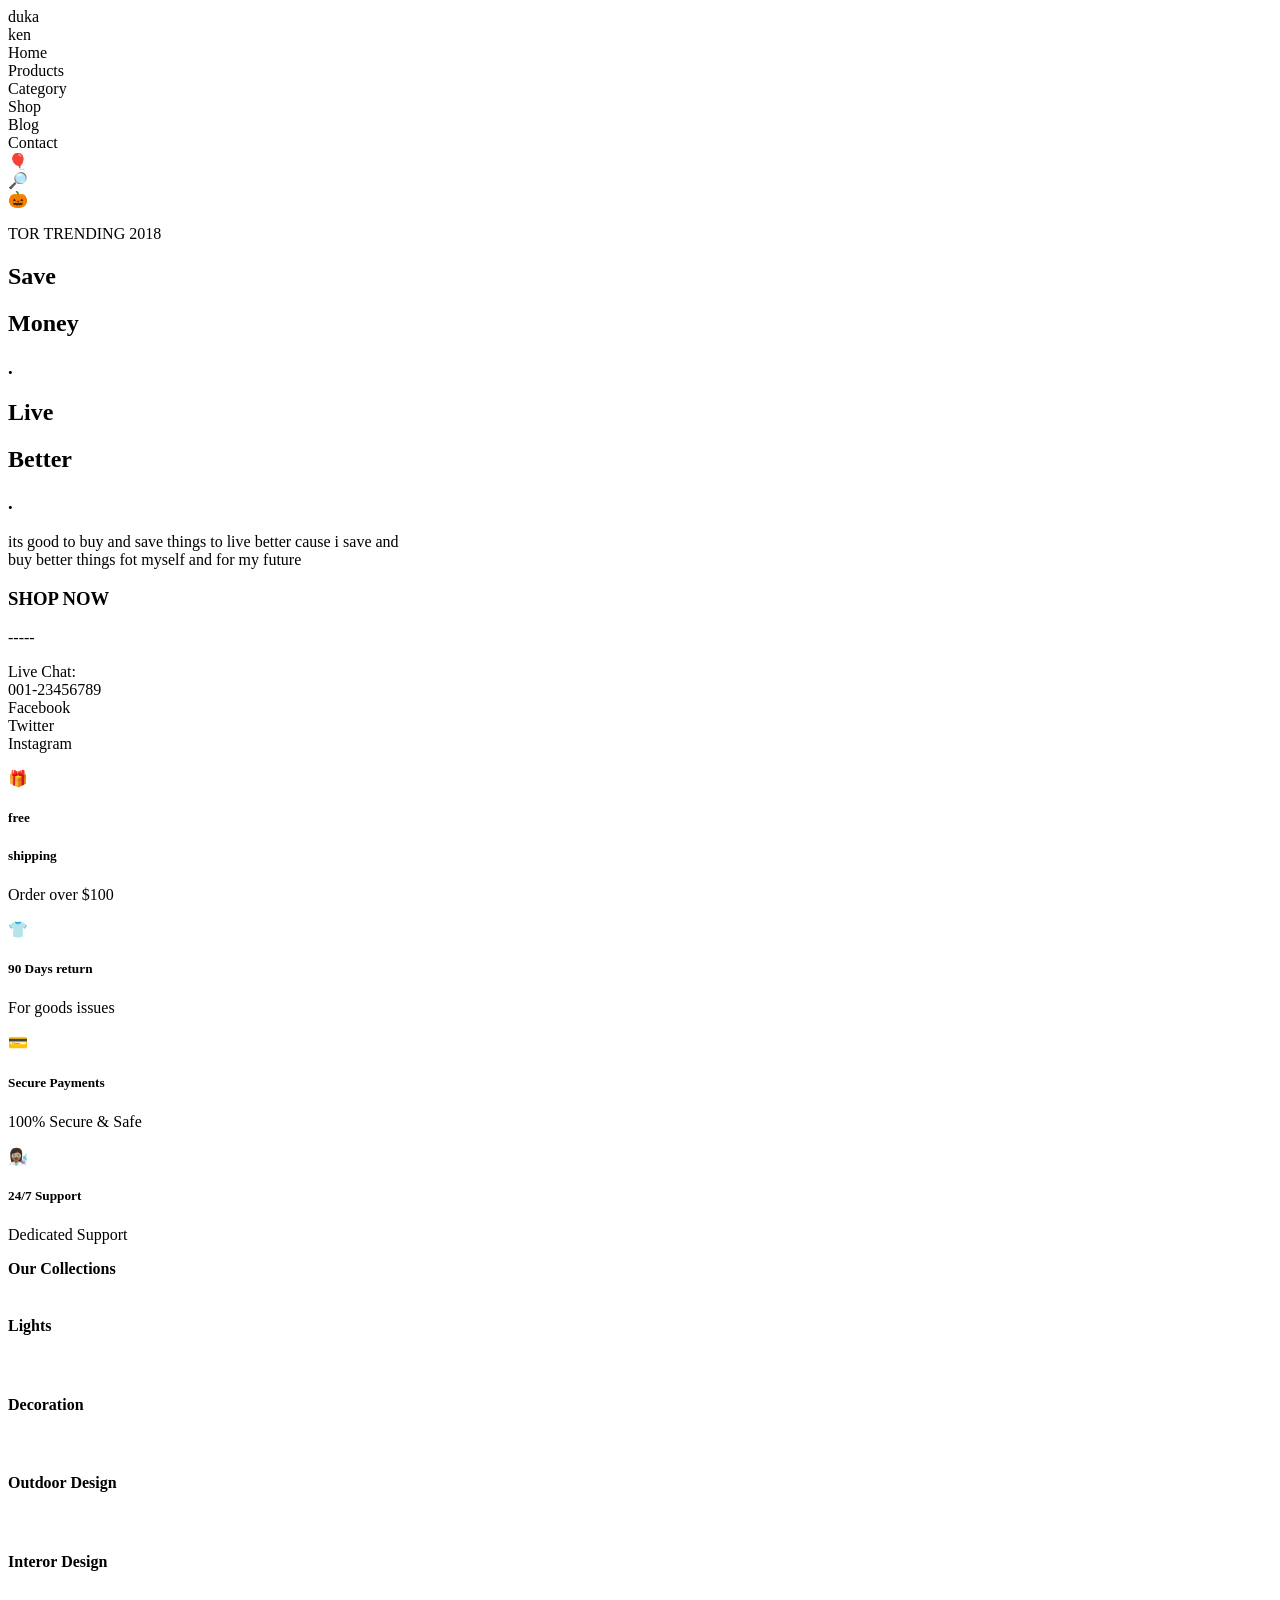
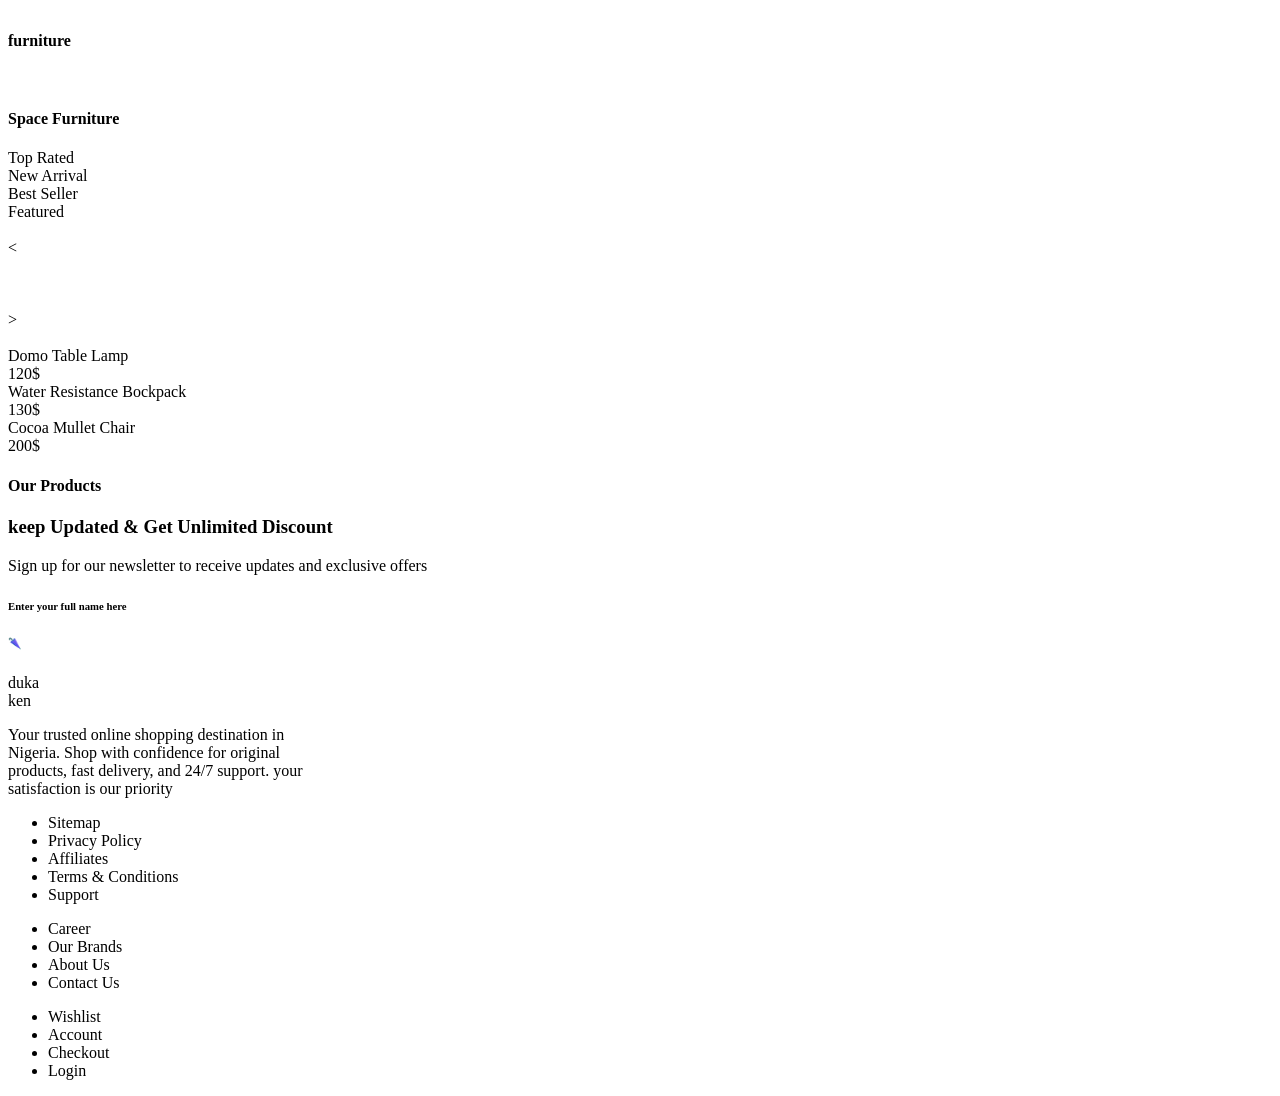
==== index.html @ b9d2eccb "Rename d.html to index.html" ====
<!DOCTYPE html>
<html lang="en">
<head>
    <meta charset="UTF-8">
    <meta name="viewport" content="width=device-width, initial-scale=1.0">
    <title>project</title>
    <link rel="stylesheet" href="/style.css">
</head>
<body>
    
<div class="baby">
    <div class="b">
    <nav class="aa">
        <div class="a">duka <br>ken</div>
        <div class="g">
        <div class="h">Home</div>
        <div class="">Products</div>
        <div class="c">Category</div>
        <div class="s">Shop</div>
        <div class="B">Blog</div>
        <div class="C">Contact</div>
        </div>
        <div class="emoji">
            <div>🎈</div>
            <div>🔎</div>
            <div>🎃</div>
        </div>
    </nav>

        
         <p class="grey">TOR TRENDING 2018</p>  
         <main class="save">
            <h2 class="sa">Save</h3>
            <h2 class="mo">Money</h3>
            <h3 class="dot">.</h3>
         </main>
         <main class="live">
            <h2 class="le">Live</h3>
            <h2 class="be">Better</h3>
            <h3 class="dott">.</h3>
         </main>
         <p class="greyy">its good to buy and save things to live better  cause i save and <br>buy better things fot myself and for my future </p>
         <h3 class="en">SHOP NOW </h3>
         <p class="hi">-----</p>
         <div class="chat">
            <div class="ch">Live Chat:</div>
            <div class="red">001-23456789</div>
         </div>
         <div class="face">
            <div class="fa">Facebook</div>
            <div class="tw">Twitter</div>
            <div class="in">Instagram</div>
        </div>
    </div>
</div>
<div class="second">
    <div class="vicky">
        <p class="box">🎁<p>
        <h5 class="fr">free</h5>
        <h5 class="sh">shipping</h5>
    </div>
    <p class="dudu">Order over $100</p>
    <div class="icon">
        <p class="boxx">👕</p>
        <h5 class="da">90 Days return</h5>
        <p class="fo">For goods issues</p>
    </div>
    <div class="card">
        <p class="boxxx">💳</p>
        <h5 class="se">Secure Payments</h5>
        <p class="per">100% Secure & Safe</p>
        
    </div>
    <div class="girl">
        <p class="boxxxx">👩🏾‍🔬</p>
        <h5 class="su">24/7 Support</h5>
        <p class="lz">Dedicated Support</p>
    </div>
</div>
<div class="third">
    <header>
            <div class="our">  <b>Our Collections</b> </div>
    </header>
    <div class="und"></div>
    <div class="image">
        <div class="y">
            <img src="/UWBE5696.JPG" alt="">
            <h4 class="li">Lights</h4>
        </div>
        <div class="yy">
            <img src="/JQEX0228.JPG" alt="">
            <h4 class="de">Decoration</h4>
        </div>
        <div class="yyy">
            <img src="/QJNS2277.JPG" alt="">
            <h4 class="od">Outdoor Design</h4>
        </div>
        <div class="yyyy">
            <img src="/FLEJ4128.JPG" alt="">
            <h4 class="id"> Interor Design</h4>
        </div>
        <div class="yyyyy">
            <img src="/DKKW0088.JPG" alt="">
            <h4 class="fi">furniture</h4>
        </div>
        <div class="yyyyyy">
            <img src="/WOXC2577.JPG" alt="">
            <h4 class="sf">Space Furniture</h4>
        </div>
    </div>
</div>

   <div class="fourth">
       <div class="top">
           <div class="tr">Top Rated</div>
           <div class="na">New Arrival</div>
        <div class="bs">Best Seller</div>
        <div class="fd">Featured</div>
    </div>
    <div class="gi"></div>
    <div class="gii"></div>
    <div class="bu"><img src="/NFJA1105.JPG" alt=""></div>
    <div class="pa"><</div>
    <div class="lp"><img src="/SBQS3052.JPG" alt=""></div>
    <div class="lip"><img src="/GHMR7198.JPG" alt=""></div>
    <div class="chair"><img src="/TNGU8085.JPG" alt=""></div>
    <div class="paa">></div>
    <div class="bo"><img src="/LNMM5340.JPG" alt=""></div>
    <div class="dom">Domo Table Lamp</div>
    <div class="p">120$</div>
    <div class="wa">Water Resistance Bockpack</div>
    <div class="pp">130$</div>
    <div class="co">Cocoa Mullet Chair</div>
    <div class="ppp">200$</div>
</div>
<h4 class="op">Our Products</h4>

<div class="fifth">
    <h3 class="ke"><b>keep Updated & Get Unlimited Discount</b></h3>
    <div class="pl"></div>
    <p class="text">Sign up for our newsletter to receive updates and exclusive offers</p>
    <div class="bor">
        <div class="pace">
            <h6 class="ent">Enter your full name here</h6>
            <h6 class="fly">🌂</h6>
        </div>
</div>
</div>
<footer class="foot">
    <div class="ken">duka <br>ken </div>
    <p class="pt">Your trusted online shopping destination in <br> Nigeria. Shop with confidence for original <br>products, fast delivery, and 24/7 support. your <br> satisfaction is our priority</p>
    <ul>
        <li>Sitemap</li>
        <li>Privacy Policy</li>
        <li>Affiliates</li>
        <li>Terms & Conditions</li>
        <li>Support</li>
    </ul>
    <ul class="car">
        <li>Career</li>
        <li>Our Brands</li>
        <li>About Us</li>
        <li>Contact Us</li>
    </ul>
    <ul class="wish">
        <li>Wishlist</li>
        <li>Account</li>
        <li>Checkout</li>
        <li>Login</li>
    </ul>
</footer>
</body>
</html>
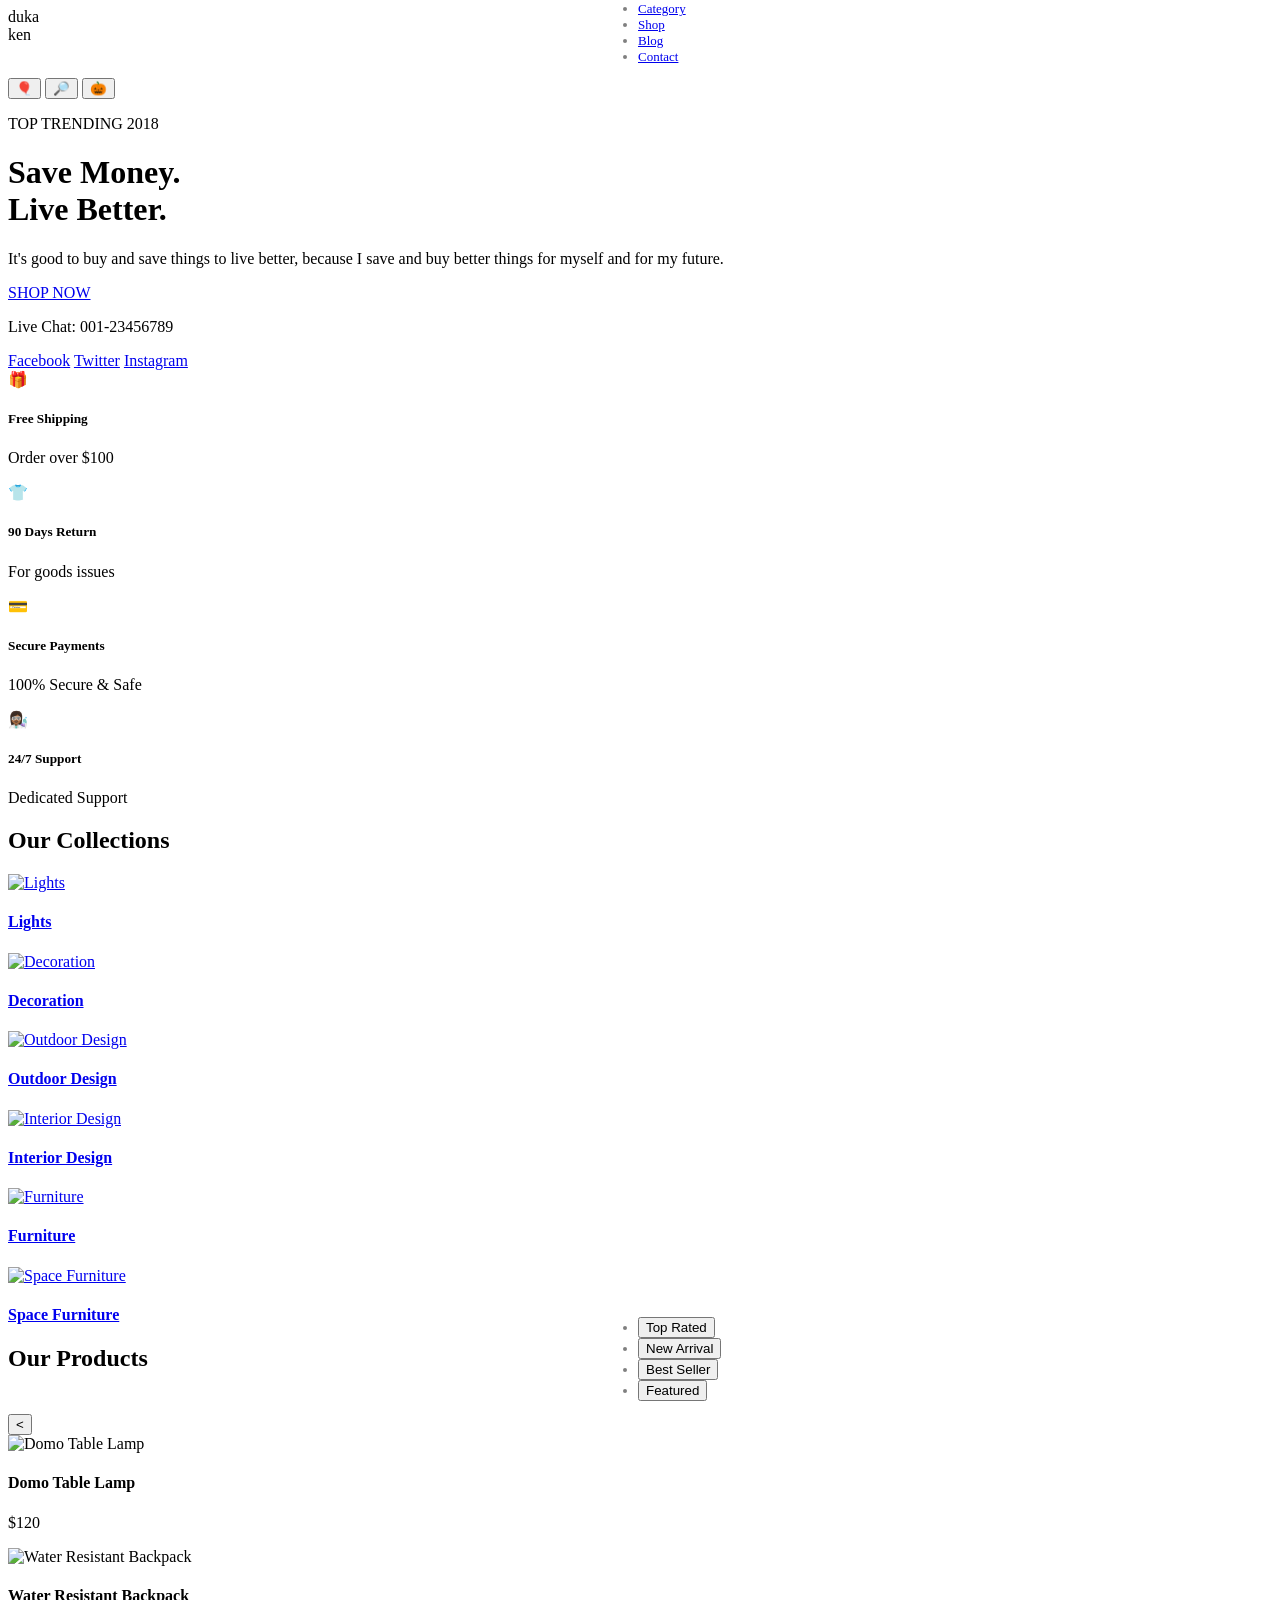
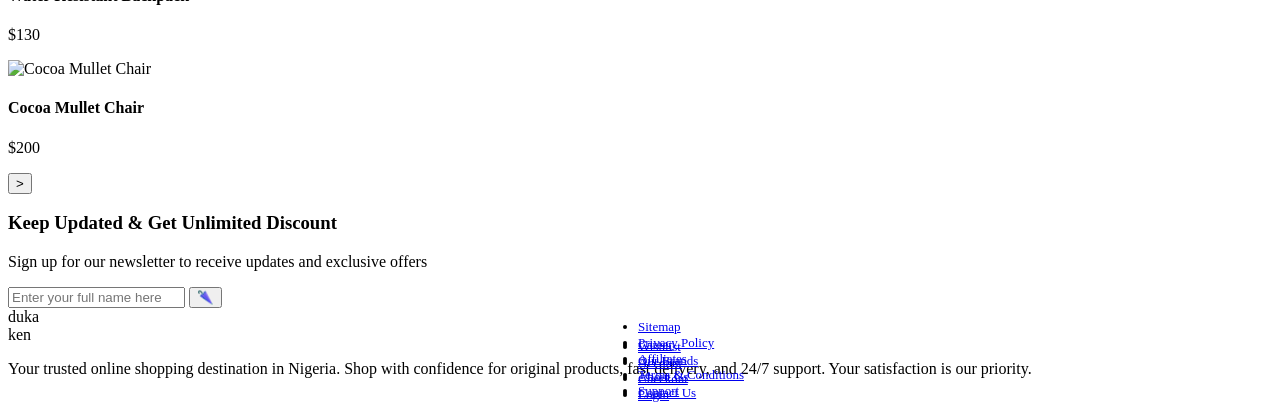
==== commit c7a81ea5: "Revise index.html for Duka Ken website layout Updated the HTML structure and content for the Duka Ke" ====
--- a/index.html
+++ b/index.html
@@ -3,171 +3,201 @@
 <head>
     <meta charset="UTF-8">
     <meta name="viewport" content="width=device-width, initial-scale=1.0">
-    <title>project</title>
-    <link rel="stylesheet" href="/style.css">
+    <title>Duka Ken</title>
+    <link rel="stylesheet" href="style.css">
 </head>
 <body>
-    
-<div class="baby">
-    <div class="b">
-    <nav class="aa">
-        <div class="a">duka <br>ken</div>
-        <div class="g">
-        <div class="h">Home</div>
-        <div class="">Products</div>
-        <div class="c">Category</div>
-        <div class="s">Shop</div>
-        <div class="B">Blog</div>
-        <div class="C">Contact</div>
-        </div>
-        <div class="emoji">
-            <div>🎈</div>
-            <div>🔎</div>
-            <div>🎃</div>
+
+<!-- ============ HERO ============ -->
+<header class="hero">
+    <nav class="nav container">
+        <div class="logo">duka<br>ken</div>
+        <ul class="nav-links">
+            <li><a href="#" class="active">Home</a></li>
+            <li><a href="#">Products</a></li>
+            <li><a href="#">Category</a></li>
+            <li><a href="#">Shop</a></li>
+            <li><a href="#">Blog</a></li>
+            <li><a href="#">Contact</a></li>
+        </ul>
+        <div class="nav-icons">
+            <button aria-label="Offers">🎈</button>
+            <button aria-label="Search">🔎</button>
+            <button aria-label="Cart">🎃</button>
         </div>
     </nav>
 
-        
-         <p class="grey">TOR TRENDING 2018</p>  
-         <main class="save">
-            <h2 class="sa">Save</h3>
-            <h2 class="mo">Money</h3>
-            <h3 class="dot">.</h3>
-         </main>
-         <main class="live">
-            <h2 class="le">Live</h3>
-            <h2 class="be">Better</h3>
-            <h3 class="dott">.</h3>
-         </main>
-         <p class="greyy">its good to buy and save things to live better  cause i save and <br>buy better things fot myself and for my future </p>
-         <h3 class="en">SHOP NOW </h3>
-         <p class="hi">-----</p>
-         <div class="chat">
-            <div class="ch">Live Chat:</div>
-            <div class="red">001-23456789</div>
-         </div>
-         <div class="face">
-            <div class="fa">Facebook</div>
-            <div class="tw">Twitter</div>
-            <div class="in">Instagram</div>
-        </div>
-    </div>
-</div>
-<div class="second">
-    <div class="vicky">
-        <p class="box">🎁<p>
-        <h5 class="fr">free</h5>
-        <h5 class="sh">shipping</h5>
-    </div>
-    <p class="dudu">Order over $100</p>
-    <div class="icon">
-        <p class="boxx">👕</p>
-        <h5 class="da">90 Days return</h5>
-        <p class="fo">For goods issues</p>
-    </div>
-    <div class="card">
-        <p class="boxxx">💳</p>
-        <h5 class="se">Secure Payments</h5>
-        <p class="per">100% Secure & Safe</p>
-        
-    </div>
-    <div class="girl">
-        <p class="boxxxx">👩🏾‍🔬</p>
-        <h5 class="su">24/7 Support</h5>
-        <p class="lz">Dedicated Support</p>
-    </div>
-</div>
-<div class="third">
-    <header>
-            <div class="our">  <b>Our Collections</b> </div>
-    </header>
-    <div class="und"></div>
-    <div class="image">
-        <div class="y">
-            <img src="/UWBE5696.JPG" alt="">
-            <h4 class="li">Lights</h4>
-        </div>
-        <div class="yy">
-            <img src="/JQEX0228.JPG" alt="">
-            <h4 class="de">Decoration</h4>
-        </div>
-        <div class="yyy">
-            <img src="/QJNS2277.JPG" alt="">
-            <h4 class="od">Outdoor Design</h4>
-        </div>
-        <div class="yyyy">
-            <img src="/FLEJ4128.JPG" alt="">
-            <h4 class="id"> Interor Design</h4>
-        </div>
-        <div class="yyyyy">
-            <img src="/DKKW0088.JPG" alt="">
-            <h4 class="fi">furniture</h4>
-        </div>
-        <div class="yyyyyy">
-            <img src="/WOXC2577.JPG" alt="">
-            <h4 class="sf">Space Furniture</h4>
-        </div>
-    </div>
-</div>
-
-   <div class="fourth">
-       <div class="top">
-           <div class="tr">Top Rated</div>
-           <div class="na">New Arrival</div>
-        <div class="bs">Best Seller</div>
-        <div class="fd">Featured</div>
-    </div>
-    <div class="gi"></div>
-    <div class="gii"></div>
-    <div class="bu"><img src="/NFJA1105.JPG" alt=""></div>
-    <div class="pa"><</div>
-    <div class="lp"><img src="/SBQS3052.JPG" alt=""></div>
-    <div class="lip"><img src="/GHMR7198.JPG" alt=""></div>
-    <div class="chair"><img src="/TNGU8085.JPG" alt=""></div>
-    <div class="paa">></div>
-    <div class="bo"><img src="/LNMM5340.JPG" alt=""></div>
-    <div class="dom">Domo Table Lamp</div>
-    <div class="p">120$</div>
-    <div class="wa">Water Resistance Bockpack</div>
-    <div class="pp">130$</div>
-    <div class="co">Cocoa Mullet Chair</div>
-    <div class="ppp">200$</div>
-</div>
-<h4 class="op">Our Products</h4>
-
-<div class="fifth">
-    <h3 class="ke"><b>keep Updated & Get Unlimited Discount</b></h3>
-    <div class="pl"></div>
-    <p class="text">Sign up for our newsletter to receive updates and exclusive offers</p>
-    <div class="bor">
-        <div class="pace">
-            <h6 class="ent">Enter your full name here</h6>
-            <h6 class="fly">🌂</h6>
-        </div>
-</div>
-</div>
-<footer class="foot">
-    <div class="ken">duka <br>ken </div>
-    <p class="pt">Your trusted online shopping destination in <br> Nigeria. Shop with confidence for original <br>products, fast delivery, and 24/7 support. your <br> satisfaction is our priority</p>
-    <ul>
-        <li>Sitemap</li>
-        <li>Privacy Policy</li>
-        <li>Affiliates</li>
-        <li>Terms & Conditions</li>
-        <li>Support</li>
-    </ul>
-    <ul class="car">
-        <li>Career</li>
-        <li>Our Brands</li>
-        <li>About Us</li>
-        <li>Contact Us</li>
-    </ul>
-    <ul class="wish">
-        <li>Wishlist</li>
-        <li>Account</li>
-        <li>Checkout</li>
-        <li>Login</li>
-    </ul>
+    <div class="hero-content container">
+        <p class="eyebrow">TOP TRENDING 2018</p>
+        <h1>Save <span class="accent">Money</span>.<br>Live Better.</h1>
+        <p class="hero-text">It's good to buy and save things to live better, because I save and buy better things for myself and for my future.</p>
+        <a href="#" class="shop-now">SHOP NOW</a>
+
+        <div class="hero-meta">
+            <p>Live Chat: <span class="phone">001-23456789</span></p>
+            <div class="socials">
+                <a href="#">Facebook</a>
+                <a href="#">Twitter</a>
+                <a href="#">Instagram</a>
+            </div>
+        </div>
+    </div>
+</header>
+
+<!-- ============ FEATURES ============ -->
+<section class="features container">
+    <div class="feature">
+        <span class="feature-icon">🎁</span>
+        <div>
+            <h5>Free Shipping</h5>
+            <p>Order over $100</p>
+        </div>
+    </div>
+    <div class="feature">
+        <span class="feature-icon">👕</span>
+        <div>
+            <h5>90 Days Return</h5>
+            <p>For goods issues</p>
+        </div>
+    </div>
+    <div class="feature">
+        <span class="feature-icon">💳</span>
+        <div>
+            <h5>Secure Payments</h5>
+            <p>100% Secure &amp; Safe</p>
+        </div>
+    </div>
+    <div class="feature">
+        <span class="feature-icon">👩🏾‍🔬</span>
+        <div>
+            <h5>24/7 Support</h5>
+            <p>Dedicated Support</p>
+        </div>
+    </div>
+</section>
+
+<!-- ============ COLLECTIONS ============ -->
+<section class="collections">
+    <div class="container">
+        <h2 class="section-title">Our Collections</h2>
+        <div class="collection-grid">
+            <a href="#" class="collection-card">
+                <img src="UWBE5696.JPG" alt="Lights">
+                <h4>Lights</h4>
+            </a>
+            <a href="#" class="collection-card">
+                <img src="JQEX0228.JPG" alt="Decoration">
+                <h4>Decoration</h4>
+            </a>
+            <a href="#" class="collection-card">
+                <img src="QJNS2277.JPG" alt="Outdoor Design">
+                <h4>Outdoor Design</h4>
+            </a>
+            <a href="#" class="collection-card">
+                <img src="FLEJ4128.JPG" alt="Interior Design">
+                <h4>Interior Design</h4>
+            </a>
+            <a href="#" class="collection-card">
+                <img src="DKKW0088.JPG" alt="Furniture">
+                <h4>Furniture</h4>
+            </a>
+            <a href="#" class="collection-card">
+                <img src="WOXC2577.JPG" alt="Space Furniture">
+                <h4>Space Furniture</h4>
+            </a>
+        </div>
+    </div>
+</section>
+
+<!-- ============ PRODUCTS ============ -->
+<section class="products container">
+    <div class="products-head">
+        <h2 class="section-title left">Our Products</h2>
+        <ul class="tabs">
+            <li><button class="tab active">Top Rated</button></li>
+            <li><button class="tab">New Arrival</button></li>
+            <li><button class="tab">Best Seller</button></li>
+            <li><button class="tab">Featured</button></li>
+        </ul>
+    </div>
+
+    <div class="carousel">
+        <button class="arrow prev" aria-label="Previous">&lt;</button>
+        <div class="product-track">
+            <article class="product-card">
+                <img src="SBQS3052.JPG" alt="Domo Table Lamp">
+                <h4>Domo Table Lamp</h4>
+                <p class="price">$120</p>
+            </article>
+            <article class="product-card">
+                <img src="GHMR7198.JPG" alt="Water Resistant Backpack">
+                <h4>Water Resistant Backpack</h4>
+                <p class="price">$130</p>
+            </article>
+            <article class="product-card">
+                <img src="TNGU8085.JPG" alt="Cocoa Mullet Chair">
+                <h4>Cocoa Mullet Chair</h4>
+                <p class="price">$200</p>
+            </article>
+        </div>
+        <button class="arrow next" aria-label="Next">&gt;</button>
+    </div>
+</section>
+
+<!-- ============ NEWSLETTER ============ -->
+<section class="newsletter">
+    <div class="container newsletter-inner">
+        <h3 class="section-title">Keep Updated &amp; Get Unlimited Discount</h3>
+        <p>Sign up for our newsletter to receive updates and exclusive offers</p>
+        <form class="newsletter-form" onsubmit="return false;">
+            <input type="text" placeholder="Enter your full name here" aria-label="Full name">
+            <button type="submit" aria-label="Subscribe">🌂</button>
+        </form>
+    </div>
+</section>
+
+<!-- ============ FOOTER ============ -->
+<footer class="footer">
+    <div class="container footer-grid">
+        <div class="footer-brand">
+            <div class="logo">duka<br>ken</div>
+            <p>Your trusted online shopping destination in Nigeria. Shop with confidence for original products, fast delivery, and 24/7 support. Your satisfaction is our priority.</p>
+        </div>
+        <ul>
+            <li><a href="#">Sitemap</a></li>
+            <li><a href="#">Privacy Policy</a></li>
+            <li><a href="#">Affiliates</a></li>
+            <li><a href="#">Terms &amp; Conditions</a></li>
+            <li><a href="#">Support</a></li>
+        </ul>
+        <ul>
+            <li><a href="#">Career</a></li>
+            <li><a href="#">Our Brands</a></li>
+            <li><a href="#">About Us</a></li>
+            <li><a href="#">Contact Us</a></li>
+        </ul>
+        <ul>
+            <li><a href="#">Wishlist</a></li>
+            <li><a href="#">Account</a></li>
+            <li><a href="#">Checkout</a></li>
+            <li><a href="#">Login</a></li>
+        </ul>
+    </div>
 </footer>
+
+<script>
+    // Tabs: highlight the clicked one
+    document.querySelectorAll('.tab').forEach(tab => {
+        tab.addEventListener('click', () => {
+            document.querySelectorAll('.tab').forEach(t => t.classList.remove('active'));
+            tab.classList.add('active');
+        });
+    });
+
+    // Arrows: scroll the product row
+    const track = document.querySelector('.product-track');
+    document.querySelector('.prev').addEventListener('click', () => track.scrollBy({ left: -260, behavior: 'smooth' }));
+    document.querySelector('.next').addEventListener('click', () => track.scrollBy({ left: 260, behavior: 'smooth' }));
+</script>
 </body>
 </html>
--- a/style.css
+++ b/style.css
@@ -0,0 +1,478 @@
+body{
+    background-color:white;
+}
+.b{
+    background-size: cover;
+    background-repeat: no-repeat;
+    background-image: url('DKKW0088.JPG');
+    position: relative;
+    height: 365px;
+    width: 1275px;
+    border: 1px solid aquamarine;
+}
+.aa{
+    display: flex;
+    text-align: center;
+    gap: 20px;
+    justify-content: center;
+}
+.a{
+    background-color: black;
+    color: white;
+    width: 40px;
+    height: 40px;
+    text-align: center;
+    padding: 10px;
+    margin-left: 163px;
+}
+.emoji{
+    display: flex;
+    text-align: center;
+    gap: 10px;
+    justify-content: end;
+    margin-left: 50px;
+}
+.h{
+    margin-left: 50px;
+}
+.p{
+    color: brown;
+    font-size: xx-small;
+    margin-left: 320px;
+}
+.c{
+    margin-left: 30px;
+}
+.g{
+    margin-left: 50px;
+    display: flex;
+    gap: 20px;
+    justify-content: center;
+    text-align: center;
+}
+.s{
+    margin-left: 30px;
+}
+.B{
+    margin-left: 30px;
+}
+.C{
+    margin-left: 30px;
+}
+.grey{
+    margin-left: 260px;
+    padding: 50px;
+    color: grey;
+    font-size: x-small;
+}
+.save{
+    display: flex;
+    margin-left: 310px;
+    padding-top: 1px;
+    position: relative;
+    align-items: flex-start;
+    top: -74px;
+    gap: 8px;
+    font-family:'Franklin Gothic Medium', 'Arial Narrow', Arial, sans-serif;
+}
+.mo{
+    color: red;
+    display: flex;
+}
+.dot{
+    margin-left: -10px;
+    margin-top: 25px;
+}
+.live{
+    display: flex;
+    margin-left: 310px;
+    padding-top: 1px;
+    position: relative;
+    align-items: flex-start;
+    top: -116px;
+    gap: 8px;
+    font-family:'Franklin Gothic Medium', 'Arial Narrow', Arial, sans-serif;
+}
+.dott{
+    margin-left: -10px;
+    margin-top: 25px;
+}
+.greyy{
+    margin-left: 310px;
+    margin-top: -130px;
+    color: grey;
+    font-size: x-small;
+}
+.en{
+    margin-left: 310px;
+    font-size:x-small;
+    font-family: 'Courier New', Courier, monospace;
+}
+.hi{
+    font-size: x-small;
+    margin-top: -15px;
+    margin-left: 310px;
+}
+.chat{
+    display: flex;
+    gap: 5px;
+    margin-left: 310px;
+    margin-top: 60px;
+    font-size: xx-small;
+}
+.red{
+    color: deeppink;
+}
+.second{
+    width: 1275px;
+    height: 100px;
+    background-color: white;
+    margin-bottom: 200px;
+    display: flex;
+    gap: 10px;
+}
+.face{
+    display: flex;
+    margin-left: 310px;
+    margin-top: 7px;
+    gap: 20px;
+    font-size: xx-small;
+}
+.box{
+    font-size: large;
+    margin-left: 310px;
+    margin-bottom: 200px;
+    bottom: 60px;
+}
+.vicky{
+    display: flex;
+    margin-left: 8px;
+    gap: 3px;
+    font-size: small; 
+}
+.fr{
+    margin-top: 19px;
+}
+.sh{
+    margin-top: 19px;
+}
+.dudu{
+    margin-top: 35px;
+    margin-left: -70px;
+    font-size: xx-small;
+    color: grey;
+}
+.boxx{
+    margin-left: 30px;
+    font-size: large;
+}
+.da{
+    margin-left: 60px;
+    margin-top: -40px;
+    font-size: x-small;
+}
+.fo{
+    margin-left: 60px;
+    margin-top: -15px;
+    font-size: x-small;
+    color: grey;
+}
+.boxxx{
+    margin-left: 40px;
+    font-size: large;
+}
+.se{
+    margin-left: 70px;
+    margin-top: -40px;
+    font-size: x-small;
+}
+.per{
+    margin-left: 70px;
+    margin-top: -15px;
+    font-size: x-small;
+    color: grey;
+}
+.boxxxx{
+    margin-left: 40px;
+    font-size: large;
+}
+.su{
+    margin-left: 68px;
+    margin-top: -40px;
+    font-size: x-small;
+}
+.lz{
+    margin-left: 70px;
+    margin-top: -15px;
+    font-size: x-small;
+    color: grey;
+}
+
+/* FIXED: Collections Section Scater Fix */
+.third{
+    width: 100%;
+    max-width: 1275px;
+    height: auto;
+    background-color: floralwhite;
+    margin: 40px auto;
+    border: 1px solid aliceblue;
+    padding: 20px;
+    box-sizing: border-box;
+}
+.our{
+    text-align: center;
+    padding: 10px;
+    margin: 0;
+}
+.und{
+    width: 20px;
+    height: 2px;
+    background-color: brown;
+    margin: 0 auto 20px auto;
+}
+.image{
+    display: grid;
+    grid-template-columns: repeat(auto-fit, minmax(180px, 1fr));
+    gap: 20px;
+    padding: 20px;
+    justify-items: center;
+    align-items: center;
+    margin: 0;
+}
+.y, .yy, .yyy, .yyyy, .yyyyy, .yyyyyy{
+    width: 100%;
+    height: auto;
+    margin: 0 !important;
+    display: flex;
+    flex-direction: column;
+    align-items: center;
+    text-align: center;
+    background-color: transparent !important;
+    top: auto !important;
+    left: auto !important;
+}
+.y img, .yy img, .yyy img, .yyyy img, .yyyyy img, .yyyyyy img{
+    width: 100% !important;
+    max-width: 180px;
+    height: 130px !important;
+    object-fit: cover;
+    margin: 0 !important;
+    padding: 0 !important;
+    border: 1px solid aliceblue;
+    top: auto !important;
+    left: auto !important;
+}
+.li, .de, .od, .id, .fi, .sf{
+    margin: 10px 0 0 0 !important;
+    text-align: center !important;
+    font-size: small !important;
+    color: black !important;
+}
+
+.fourth{
+    background-color: white;
+    padding: 100px;
+    height: 110px;
+}
+.top{
+    display: flex;
+    margin-left: 670px;
+    margin-top: -55px;
+    gap: 30px;
+    font-size: xx-small;
+}
+.tr{
+    margin-left: -50px;
+    color: grey;
+}
+.gi{
+    background-color: brown;
+    width: 24px;
+    height: 2px;
+    margin-left: 230px;
+    margin-top: -6px;
+}
+.gii{
+    background-color: brown;
+    width: 45px;
+    height: 2px;
+    margin-left: 686px;
+    margin-top: 5px;
+}
+.op{
+    margin-left: 330px;
+    margin-top: -280px;
+}
+.bu img{
+    height: 150px;
+    width: 140px;
+    margin-top: 20px;
+    margin-left: 50px;
+}
+.pa{
+    font-size: larger;
+    margin-top: -80px;
+    margin-left: 190px;
+    color: grey;
+}
+.lp img{
+    margin-left: 230px;
+    margin-top: -95px;
+    width: 180px;
+    height: 150px;
+}
+.lip img{
+    width: 180px;
+    height: 150px;
+    margin-top: -460px;
+    margin-left: 440px;
+    padding: 18px;
+}
+.chair img{
+    height: 150px;
+    width: 180px;
+    margin-top: -290px;
+    padding: 35px;
+    margin-left: 650px;
+}
+.paa{
+    font-size: larger;
+    margin-left: 880px;
+    margin-top: -170px;
+}
+.bo img{
+    height: 150px;
+    width: 140px;
+    margin-left: 900px;
+    margin-top: -40px;
+}
+.dom{
+    margin-left: 290px;
+    font-size: x-small;
+}
+.wa{
+    margin-left: 490px;
+    margin-top: -20px;
+    font-size: x-small;
+}
+.pp{
+    font-size: xx-small;
+    color: brown;
+    margin-left: 540px;
+}
+.co{
+    margin-left: 740px;
+    margin-top: -20px;
+    font-size: x-small;
+}
+.ppp{
+    color: brown;
+    font-size: xx-small;
+    margin-left: 770px;
+}
+.fifth{
+    background-color: lightblue;
+    width: auto;
+    height: 180px;
+    margin-top: 260px;
+}
+.ke{
+    justify-content: center;
+    text-align: center;
+    margin-left: -130px;
+    padding: 50px;
+}
+.pl{
+    width: 69px;
+    height: 2px;
+    background-color: brown;
+    margin-left: 767px;
+    margin-top: -69px;
+}
+.text{
+    font-size: xx-small;
+    color: grey;
+    margin-left: 560px;
+}
+.bor{
+    width: 350px;
+    height: 25px;
+    background-color: white;
+    margin-left: 500px;
+    margin-top: -10px;
+    border-radius: 10px;
+} 
+.ent{
+    color: grey;
+    margin-left: 15px;
+    padding: 6px;
+    font-size: xx-small;
+}
+.fly{
+    margin-left: 327px;
+    margin-top: -35px;
+}
+.foot{
+    background-color: beige;
+    width: auto;
+    height: 190px;
+}
+.ken{
+    background-color: black;
+    width: 40px;
+    height: 40px;
+    color: white;
+    padding: 10px;
+    margin-left: 250px;
+}
+.pt{
+    color: grey;
+    font-size: xx-small;
+    margin-left: 240px;
+    padding: 10px;
+}
+ul{
+    color: grey;
+    margin-left: 590px;
+    margin-top: -75px;
+    font-size: small;
+}
+footer ul li::before,
+footer ul li::marker {
+    color: black;
+}
+.car{
+    color: grey;
+    margin-left: 800px;
+    font-size: small;
+}
+.wish{
+    margin-left: 970px;
+}
+
+/* Mobile Responsiveness Rules */
+@media (max-width: 768px) {
+    .b, .second, .third, .fourth, .fifth, .foot {
+        width: 100%;
+        max-width: 100%;
+        height: auto;
+        margin-left: 0;
+        margin-right: 0;
+        box-sizing: border-box;
+    }
+    .aa, .g, .emoji, .top, .second, .foot {
+        flex-direction: column;
+        align-items: center;
+        text-align: center;
+        margin-left: 0;
+    }
+    .a, .ken {
+        margin-left: 0;
+    }
+    .h, .p, .c, .s, .B, .C, .grey, .save, .live, .greyy, .en, .hi, .chat, .face, .box, .vicky, .dudu, .boxx, .da, .fo, .boxxx, .se, .per, .boxxxx, .su, .lz, .our, .und, .top, .tr, .gi, .gii, .op, .bu, .pa, .lp, .lip, .chair, .paa, .bo, .dom, .wa, .pp, .co, .ppp, .ke, .pl, .text, .bor, .ent, .fly, .pt, ul, .car, .wish {
+        margin-left: 0;
+        margin-top: 10px;
+        position: static;
+        text-align: center;
+    }
+}
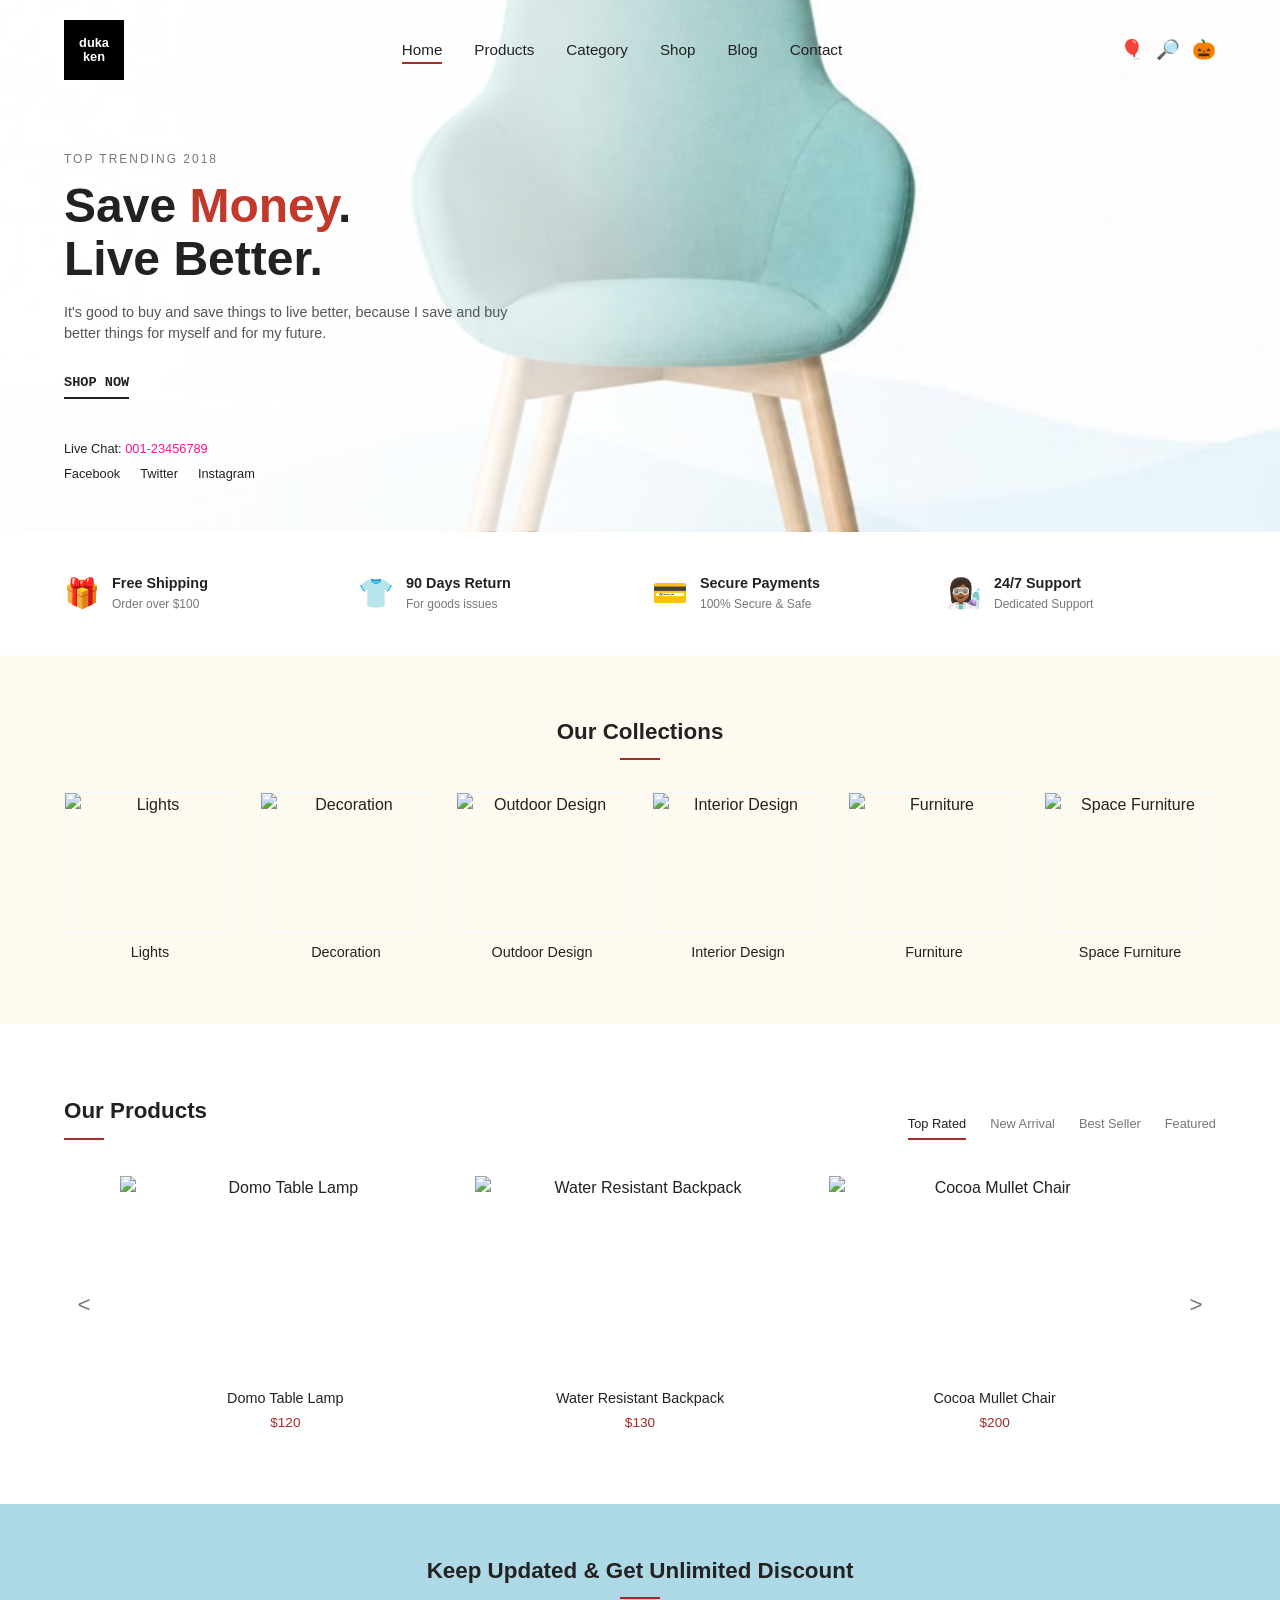
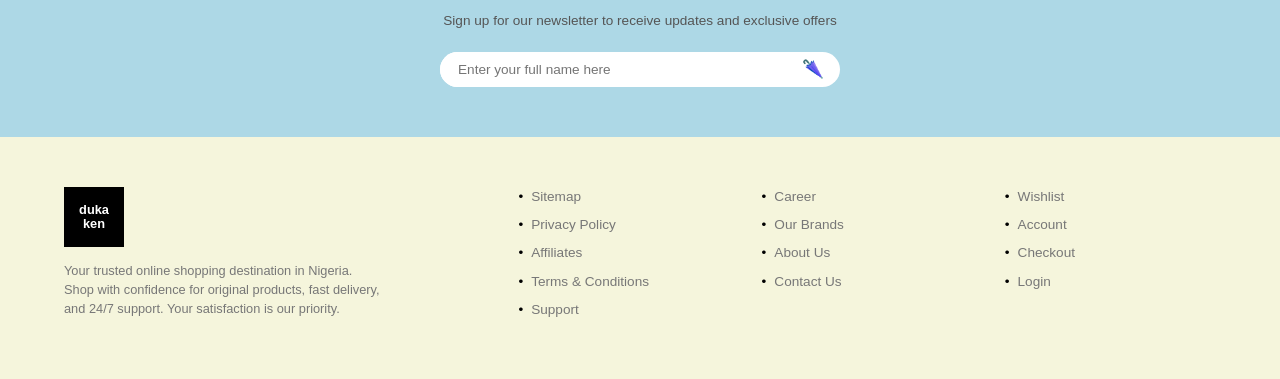
==== commit 56ace2b4: "Images fix" ====
--- a/index.html
+++ b/index.html
@@ -82,27 +82,27 @@
         <h2 class="section-title">Our Collections</h2>
         <div class="collection-grid">
             <a href="#" class="collection-card">
-                <img src="UWBE5696.JPG" alt="Lights">
+                <img src="img1.JPG" alt="Lights">
                 <h4>Lights</h4>
             </a>
             <a href="#" class="collection-card">
-                <img src="JQEX0228.JPG" alt="Decoration">
+                <img src="img2.JPG" alt="Decoration">
                 <h4>Decoration</h4>
             </a>
             <a href="#" class="collection-card">
-                <img src="QJNS2277.JPG" alt="Outdoor Design">
+                <img src="img3.JPG" alt="Outdoor Design">
                 <h4>Outdoor Design</h4>
             </a>
             <a href="#" class="collection-card">
-                <img src="FLEJ4128.JPG" alt="Interior Design">
+                <img src="img4.JPG" alt="Interior Design">
                 <h4>Interior Design</h4>
             </a>
             <a href="#" class="collection-card">
-                <img src="DKKW0088.JPG" alt="Furniture">
+                <img src="img5.JPG" alt="Furniture">
                 <h4>Furniture</h4>
             </a>
             <a href="#" class="collection-card">
-                <img src="WOXC2577.JPG" alt="Space Furniture">
+                <img src="img6.JPG" alt="Space Furniture">
                 <h4>Space Furniture</h4>
             </a>
         </div>
@@ -125,17 +125,17 @@
         <button class="arrow prev" aria-label="Previous">&lt;</button>
         <div class="product-track">
             <article class="product-card">
-                <img src="SBQS3052.JPG" alt="Domo Table Lamp">
+                <img src="img7.JPG" alt="Domo Table Lamp">
                 <h4>Domo Table Lamp</h4>
                 <p class="price">$120</p>
             </article>
             <article class="product-card">
-                <img src="GHMR7198.JPG" alt="Water Resistant Backpack">
+                <img src="img8.JPG" alt="Water Resistant Backpack">
                 <h4>Water Resistant Backpack</h4>
                 <p class="price">$130</p>
             </article>
             <article class="product-card">
-                <img src="TNGU8085.JPG" alt="Cocoa Mullet Chair">
+                <img src="img9.JPG" alt="Cocoa Mullet Chair">
                 <h4>Cocoa Mullet Chair</h4>
                 <p class="price">$200</p>
             </article>
--- a/style.css
+++ b/style.css
@@ -1,478 +1,270 @@
-body{
-    background-color:white;
-}
-.b{
+/* ============ BASE ============ */
+:root {
+    --accent: brown;
+    --accent-2: #c0392b;
+    --text: #222;
+    --muted: #777;
+    --cream: floralwhite;
+    --blue: lightblue;
+    --beige: beige;
+    --max: 1200px;
+}
+
+* { box-sizing: border-box; margin: 0; padding: 0; }
+
+body {
+    background: white;
+    color: var(--text);
+    font-family: 'Segoe UI', Arial, sans-serif;
+    line-height: 1.5;
+}
+
+a { color: inherit; text-decoration: none; }
+ul { list-style: none; }
+img { display: block; max-width: 100%; }
+button { font: inherit; cursor: pointer; border: none; background: none; }
+
+.container {
+    width: 100%;
+    max-width: var(--max);
+    margin: 0 auto;
+    padding: 0 24px;
+}
+
+.section-title {
+    text-align: center;
+    font-size: 1.4rem;
+    margin-bottom: 32px;
+}
+.section-title::after {          /* the small brown underline */
+    content: "";
+    display: block;
+    width: 40px;
+    height: 2px;
+    background: var(--accent);
+    margin: 10px auto 0;
+}
+.section-title.left { text-align: left; margin-bottom: 0; }
+.section-title.left::after { margin-left: 0; }
+
+.logo {
+    background: black;
+    color: white;
+    width: 60px;
+    height: 60px;
+    display: flex;
+    align-items: center;
+    justify-content: center;
+    text-align: center;
+    font-size: 0.8rem;
+    font-weight: bold;
+    line-height: 1.1;
+    flex-shrink: 0;
+}
+
+/* ============ HERO ============ */
+.hero {
+    position: relative;
+    min-height: 520px;
+    background-image:
+        linear-gradient(90deg, rgba(255,255,255,0.92) 0%, rgba(255,255,255,0.75) 45%, rgba(255,255,255,0) 75%),
+        url('DKKW0088.JPG');
     background-size: cover;
-    background-repeat: no-repeat;
-    background-image: url('DKKW0088.JPG');
-    position: relative;
-    height: 365px;
-    width: 1275px;
-    border: 1px solid aquamarine;
-}
-.aa{
-    display: flex;
-    text-align: center;
-    gap: 20px;
-    justify-content: center;
-}
-.a{
-    background-color: black;
-    color: white;
+    background-position: center;
+    padding-bottom: 48px;
+}
+
+.nav {
+    display: flex;
+    align-items: center;
+    justify-content: space-between;
+    gap: 24px;
+    padding-top: 20px;
+    padding-bottom: 20px;
+}
+.nav-links { display: flex; gap: 32px; }
+.nav-links a { font-size: 0.95rem; padding-bottom: 4px; }
+.nav-links a:hover,
+.nav-links a.active { border-bottom: 2px solid var(--accent); }
+.nav-icons { display: flex; gap: 12px; font-size: 1.2rem; }
+
+.hero-content { max-width: var(--max); padding-top: 50px; }
+.hero-content > * { max-width: 460px; }
+
+.eyebrow {
+    color: var(--muted);
+    font-size: 0.75rem;
+    letter-spacing: 2px;
+    margin-bottom: 12px;
+}
+.hero h1 {
+    font-family: 'Franklin Gothic Medium', 'Arial Narrow', Arial, sans-serif;
+    font-size: 3rem;
+    line-height: 1.1;
+    margin-bottom: 16px;
+}
+.accent { color: var(--accent-2); }
+.hero-text { color: #555; font-size: 0.9rem; margin-bottom: 24px; }
+
+.shop-now {
+    display: inline-block;
+    font-family: 'Courier New', Courier, monospace;
+    font-weight: bold;
+    font-size: 0.85rem;
+    padding-bottom: 4px;
+    border-bottom: 2px solid var(--text);
+    margin-bottom: 40px;
+}
+.shop-now:hover { color: var(--accent); border-color: var(--accent); }
+
+.hero-meta { font-size: 0.8rem; }
+.phone { color: deeppink; }
+.socials { display: flex; gap: 20px; margin-top: 6px; }
+.socials a:hover { color: var(--accent); }
+
+/* ============ FEATURES ============ */
+.features {
+    display: grid;
+    grid-template-columns: repeat(4, 1fr);
+    gap: 24px;
+    padding-top: 40px;
+    padding-bottom: 40px;
+}
+.feature { display: flex; align-items: center; gap: 12px; }
+.feature-icon { font-size: 1.8rem; }
+.feature h5 { font-size: 0.9rem; }
+.feature p { font-size: 0.75rem; color: var(--muted); }
+
+/* ============ COLLECTIONS ============ */
+.collections { background: var(--cream); padding: 60px 0; }
+.collection-grid {
+    display: grid;
+    grid-template-columns: repeat(auto-fit, minmax(160px, 1fr));
+    gap: 24px;
+}
+.collection-card { text-align: center; }
+.collection-card img {
+    width: 100%;
+    height: 140px;
+    object-fit: cover;
+    border: 1px solid aliceblue;
+    transition: transform 0.2s;
+}
+.collection-card:hover img { transform: scale(1.04); }
+.collection-card h4 { font-size: 0.9rem; font-weight: 500; margin-top: 10px; }
+
+/* ============ PRODUCTS ============ */
+.products { padding-top: 70px; padding-bottom: 70px; }
+.products-head {
+    display: flex;
+    align-items: flex-end;
+    justify-content: space-between;
+    flex-wrap: wrap;
+    gap: 16px;
+    margin-bottom: 36px;
+}
+.tabs { display: flex; gap: 24px; flex-wrap: wrap; }
+.tab {
+    font-size: 0.8rem;
+    color: var(--muted);
+    padding-bottom: 4px;
+    border-bottom: 2px solid transparent;
+}
+.tab.active,
+.tab:hover { color: var(--text); border-color: var(--accent); }
+
+.carousel { display: flex; align-items: center; gap: 16px; }
+.arrow {
+    font-size: 1.4rem;
+    color: var(--muted);
     width: 40px;
     height: 40px;
-    text-align: center;
-    padding: 10px;
-    margin-left: 163px;
-}
-.emoji{
-    display: flex;
-    text-align: center;
-    gap: 10px;
-    justify-content: end;
-    margin-left: 50px;
-}
-.h{
-    margin-left: 50px;
-}
-.p{
-    color: brown;
-    font-size: xx-small;
-    margin-left: 320px;
-}
-.c{
-    margin-left: 30px;
-}
-.g{
-    margin-left: 50px;
-    display: flex;
-    gap: 20px;
-    justify-content: center;
-    text-align: center;
-}
-.s{
-    margin-left: 30px;
-}
-.B{
-    margin-left: 30px;
-}
-.C{
-    margin-left: 30px;
-}
-.grey{
-    margin-left: 260px;
-    padding: 50px;
-    color: grey;
-    font-size: x-small;
-}
-.save{
-    display: flex;
-    margin-left: 310px;
-    padding-top: 1px;
-    position: relative;
-    align-items: flex-start;
-    top: -74px;
-    gap: 8px;
-    font-family:'Franklin Gothic Medium', 'Arial Narrow', Arial, sans-serif;
-}
-.mo{
-    color: red;
-    display: flex;
-}
-.dot{
-    margin-left: -10px;
-    margin-top: 25px;
-}
-.live{
-    display: flex;
-    margin-left: 310px;
-    padding-top: 1px;
-    position: relative;
-    align-items: flex-start;
-    top: -116px;
-    gap: 8px;
-    font-family:'Franklin Gothic Medium', 'Arial Narrow', Arial, sans-serif;
-}
-.dott{
-    margin-left: -10px;
-    margin-top: 25px;
-}
-.greyy{
-    margin-left: 310px;
-    margin-top: -130px;
-    color: grey;
-    font-size: x-small;
-}
-.en{
-    margin-left: 310px;
-    font-size:x-small;
-    font-family: 'Courier New', Courier, monospace;
-}
-.hi{
-    font-size: x-small;
-    margin-top: -15px;
-    margin-left: 310px;
-}
-.chat{
-    display: flex;
-    gap: 5px;
-    margin-left: 310px;
-    margin-top: 60px;
-    font-size: xx-small;
-}
-.red{
-    color: deeppink;
-}
-.second{
-    width: 1275px;
-    height: 100px;
-    background-color: white;
-    margin-bottom: 200px;
-    display: flex;
-    gap: 10px;
-}
-.face{
-    display: flex;
-    margin-left: 310px;
-    margin-top: 7px;
-    gap: 20px;
-    font-size: xx-small;
-}
-.box{
-    font-size: large;
-    margin-left: 310px;
-    margin-bottom: 200px;
-    bottom: 60px;
-}
-.vicky{
-    display: flex;
-    margin-left: 8px;
-    gap: 3px;
-    font-size: small; 
-}
-.fr{
-    margin-top: 19px;
-}
-.sh{
-    margin-top: 19px;
-}
-.dudu{
-    margin-top: 35px;
-    margin-left: -70px;
-    font-size: xx-small;
-    color: grey;
-}
-.boxx{
-    margin-left: 30px;
-    font-size: large;
-}
-.da{
-    margin-left: 60px;
-    margin-top: -40px;
-    font-size: x-small;
-}
-.fo{
-    margin-left: 60px;
-    margin-top: -15px;
-    font-size: x-small;
-    color: grey;
-}
-.boxxx{
-    margin-left: 40px;
-    font-size: large;
-}
-.se{
-    margin-left: 70px;
-    margin-top: -40px;
-    font-size: x-small;
-}
-.per{
-    margin-left: 70px;
-    margin-top: -15px;
-    font-size: x-small;
-    color: grey;
-}
-.boxxxx{
-    margin-left: 40px;
-    font-size: large;
-}
-.su{
-    margin-left: 68px;
-    margin-top: -40px;
-    font-size: x-small;
-}
-.lz{
-    margin-left: 70px;
-    margin-top: -15px;
-    font-size: x-small;
-    color: grey;
-}
-
-/* FIXED: Collections Section Scater Fix */
-.third{
+    flex-shrink: 0;
+}
+.arrow:hover { color: var(--accent); }
+
+.product-track {
+    flex: 1;
+    display: grid;
+    grid-auto-flow: column;
+    grid-auto-columns: minmax(220px, 1fr);
+    gap: 24px;
+    overflow-x: auto;
+    scroll-snap-type: x mandatory;
+    scrollbar-width: none;
+}
+.product-track::-webkit-scrollbar { display: none; }
+
+.product-card { text-align: center; scroll-snap-align: start; }
+.product-card img {
     width: 100%;
-    max-width: 1275px;
-    height: auto;
-    background-color: floralwhite;
-    margin: 40px auto;
-    border: 1px solid aliceblue;
-    padding: 20px;
-    box-sizing: border-box;
-}
-.our{
-    text-align: center;
-    padding: 10px;
-    margin: 0;
-}
-.und{
-    width: 20px;
-    height: 2px;
-    background-color: brown;
-    margin: 0 auto 20px auto;
-}
-.image{
-    display: grid;
-    grid-template-columns: repeat(auto-fit, minmax(180px, 1fr));
-    gap: 20px;
-    padding: 20px;
-    justify-items: center;
-    align-items: center;
-    margin: 0;
-}
-.y, .yy, .yyy, .yyyy, .yyyyy, .yyyyyy{
-    width: 100%;
-    height: auto;
-    margin: 0 !important;
-    display: flex;
-    flex-direction: column;
-    align-items: center;
-    text-align: center;
-    background-color: transparent !important;
-    top: auto !important;
-    left: auto !important;
-}
-.y img, .yy img, .yyy img, .yyyy img, .yyyyy img, .yyyyyy img{
-    width: 100% !important;
-    max-width: 180px;
-    height: 130px !important;
+    height: 200px;
     object-fit: cover;
-    margin: 0 !important;
-    padding: 0 !important;
-    border: 1px solid aliceblue;
-    top: auto !important;
-    left: auto !important;
-}
-.li, .de, .od, .id, .fi, .sf{
-    margin: 10px 0 0 0 !important;
-    text-align: center !important;
-    font-size: small !important;
-    color: black !important;
-}
-
-.fourth{
-    background-color: white;
-    padding: 100px;
-    height: 110px;
-}
-.top{
-    display: flex;
-    margin-left: 670px;
-    margin-top: -55px;
-    gap: 30px;
-    font-size: xx-small;
-}
-.tr{
-    margin-left: -50px;
-    color: grey;
-}
-.gi{
-    background-color: brown;
-    width: 24px;
-    height: 2px;
-    margin-left: 230px;
-    margin-top: -6px;
-}
-.gii{
-    background-color: brown;
-    width: 45px;
-    height: 2px;
-    margin-left: 686px;
-    margin-top: 5px;
-}
-.op{
-    margin-left: 330px;
-    margin-top: -280px;
-}
-.bu img{
-    height: 150px;
-    width: 140px;
-    margin-top: 20px;
-    margin-left: 50px;
-}
-.pa{
-    font-size: larger;
-    margin-top: -80px;
-    margin-left: 190px;
-    color: grey;
-}
-.lp img{
-    margin-left: 230px;
-    margin-top: -95px;
-    width: 180px;
-    height: 150px;
-}
-.lip img{
-    width: 180px;
-    height: 150px;
-    margin-top: -460px;
-    margin-left: 440px;
-    padding: 18px;
-}
-.chair img{
-    height: 150px;
-    width: 180px;
-    margin-top: -290px;
-    padding: 35px;
-    margin-left: 650px;
-}
-.paa{
-    font-size: larger;
-    margin-left: 880px;
-    margin-top: -170px;
-}
-.bo img{
-    height: 150px;
-    width: 140px;
-    margin-left: 900px;
-    margin-top: -40px;
-}
-.dom{
-    margin-left: 290px;
-    font-size: x-small;
-}
-.wa{
-    margin-left: 490px;
-    margin-top: -20px;
-    font-size: x-small;
-}
-.pp{
-    font-size: xx-small;
-    color: brown;
-    margin-left: 540px;
-}
-.co{
-    margin-left: 740px;
-    margin-top: -20px;
-    font-size: x-small;
-}
-.ppp{
-    color: brown;
-    font-size: xx-small;
-    margin-left: 770px;
-}
-.fifth{
-    background-color: lightblue;
-    width: auto;
-    height: 180px;
-    margin-top: 260px;
-}
-.ke{
-    justify-content: center;
-    text-align: center;
-    margin-left: -130px;
-    padding: 50px;
-}
-.pl{
-    width: 69px;
-    height: 2px;
-    background-color: brown;
-    margin-left: 767px;
-    margin-top: -69px;
-}
-.text{
-    font-size: xx-small;
-    color: grey;
-    margin-left: 560px;
-}
-.bor{
-    width: 350px;
-    height: 25px;
-    background-color: white;
-    margin-left: 500px;
-    margin-top: -10px;
-    border-radius: 10px;
-} 
-.ent{
-    color: grey;
-    margin-left: 15px;
-    padding: 6px;
-    font-size: xx-small;
-}
-.fly{
-    margin-left: 327px;
-    margin-top: -35px;
-}
-.foot{
-    background-color: beige;
-    width: auto;
-    height: 190px;
-}
-.ken{
-    background-color: black;
-    width: 40px;
-    height: 40px;
-    color: white;
-    padding: 10px;
-    margin-left: 250px;
-}
-.pt{
-    color: grey;
-    font-size: xx-small;
-    margin-left: 240px;
-    padding: 10px;
-}
-ul{
-    color: grey;
-    margin-left: 590px;
-    margin-top: -75px;
-    font-size: small;
-}
-footer ul li::before,
-footer ul li::marker {
-    color: black;
-}
-.car{
-    color: grey;
-    margin-left: 800px;
-    font-size: small;
-}
-.wish{
-    margin-left: 970px;
-}
-
-/* Mobile Responsiveness Rules */
-@media (max-width: 768px) {
-    .b, .second, .third, .fourth, .fifth, .foot {
-        width: 100%;
-        max-width: 100%;
-        height: auto;
-        margin-left: 0;
-        margin-right: 0;
-        box-sizing: border-box;
-    }
-    .aa, .g, .emoji, .top, .second, .foot {
-        flex-direction: column;
-        align-items: center;
-        text-align: center;
-        margin-left: 0;
-    }
-    .a, .ken {
-        margin-left: 0;
-    }
-    .h, .p, .c, .s, .B, .C, .grey, .save, .live, .greyy, .en, .hi, .chat, .face, .box, .vicky, .dudu, .boxx, .da, .fo, .boxxx, .se, .per, .boxxxx, .su, .lz, .our, .und, .top, .tr, .gi, .gii, .op, .bu, .pa, .lp, .lip, .chair, .paa, .bo, .dom, .wa, .pp, .co, .ppp, .ke, .pl, .text, .bor, .ent, .fly, .pt, ul, .car, .wish {
-        margin-left: 0;
-        margin-top: 10px;
-        position: static;
-        text-align: center;
-    }
-}
+    margin-bottom: 12px;
+}
+.product-card h4 { font-size: 0.9rem; font-weight: 500; }
+.price { color: var(--accent); font-size: 0.85rem; margin-top: 4px; }
+
+/* ============ NEWSLETTER ============ */
+.newsletter { background: var(--blue); padding: 50px 0; }
+.newsletter-inner { text-align: center; }
+.newsletter .section-title { margin-bottom: 12px; }
+.newsletter p { color: #555; font-size: 0.85rem; margin-bottom: 20px; }
+.newsletter-form {
+    display: flex;
+    max-width: 400px;
+    margin: 0 auto;
+    background: white;
+    border-radius: 999px;
+    overflow: hidden;
+}
+.newsletter-form input {
+    flex: 1;
+    border: none;
+    outline: none;
+    padding: 10px 18px;
+    font-size: 0.85rem;
+}
+.newsletter-form button { padding: 0 16px; font-size: 1.1rem; }
+
+/* ============ FOOTER ============ */
+.footer { background: var(--beige); padding: 50px 0; }
+.footer-grid {
+    display: grid;
+    grid-template-columns: 2fr 1fr 1fr 1fr;
+    gap: 32px;
+}
+.footer-brand p { color: var(--muted); font-size: 0.8rem; margin-top: 14px; max-width: 320px; }
+.footer ul li { margin-bottom: 8px; font-size: 0.85rem; color: var(--muted); }
+.footer ul li::before { content: "•"; color: black; margin-right: 8px; }
+.footer a:hover { color: var(--accent); }
+
+/* ============ TABLET ============ */
+@media (max-width: 900px) {
+    .nav { flex-wrap: wrap; }
+    .nav-links { order: 3; width: 100%; justify-content: center; gap: 20px; flex-wrap: wrap; }
+    .features { grid-template-columns: repeat(2, 1fr); }
+    .footer-grid { grid-template-columns: 1fr 1fr; }
+    .footer-brand { grid-column: 1 / -1; }
+}
+
+/* ============ PHONE ============ */
+@media (max-width: 560px) {
+    .container { padding: 0 16px; }
+    .hero { min-height: auto; background-image:
+        linear-gradient(rgba(255,255,255,0.85), rgba(255,255,255,0.85)),
+        url('DKKW0088.JPG'); }
+    .hero-content { padding-top: 24px; text-align: center; }
+    .hero-content > * { max-width: 100%; }
+    .hero h1 { font-size: 2.2rem; }
+    .socials { justify-content: center; }
+    .features { grid-template-columns: 1fr; }
+    .products-head { flex-direction: column; align-items: center; }
+    .section-title.left { text-align: center; }
+    .section-title.left::after { margin-left: auto; }
+    .tabs { justify-content: center; }
+    .arrow { display: none; }
+    .footer-grid { grid-template-columns: 1fr; text-align: center; }
+    .footer-brand .logo { margin: 0 auto; }
+    .footer-brand p { margin-left: auto; margin-right: auto; }
+}
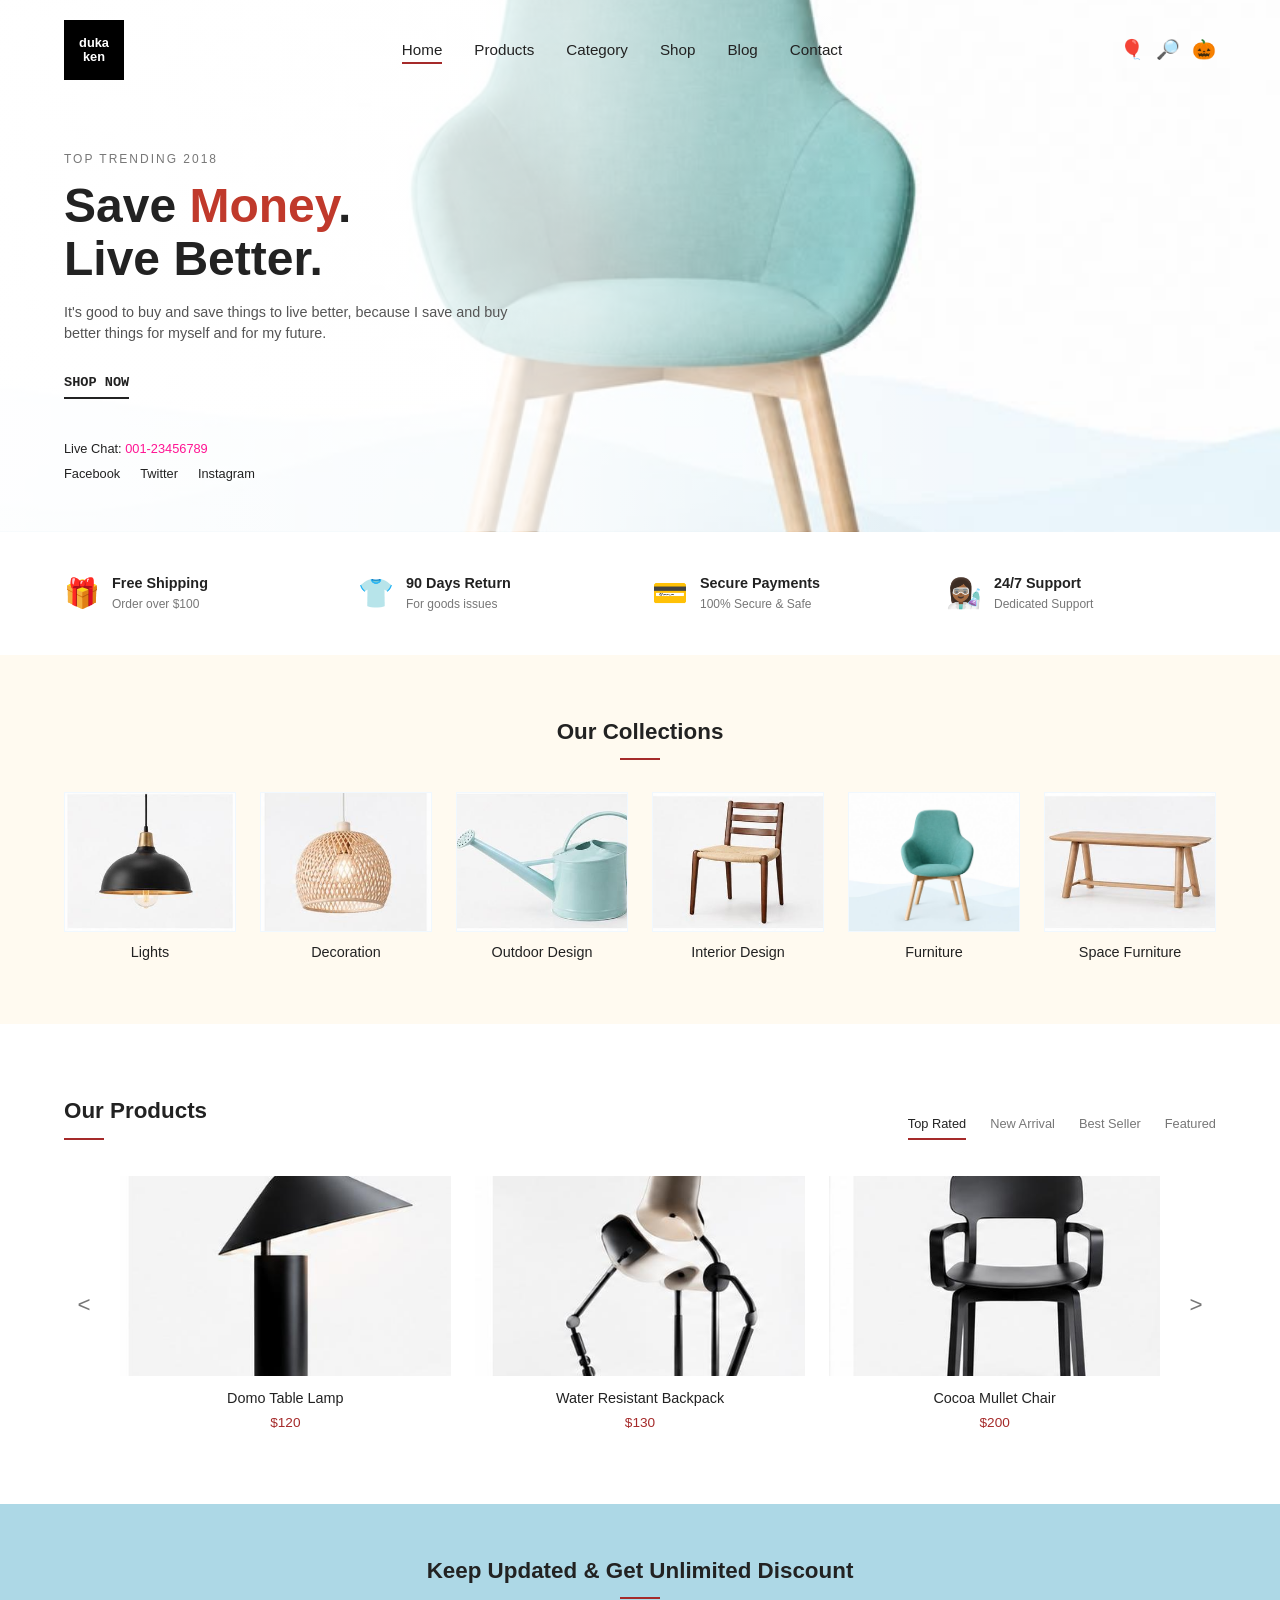
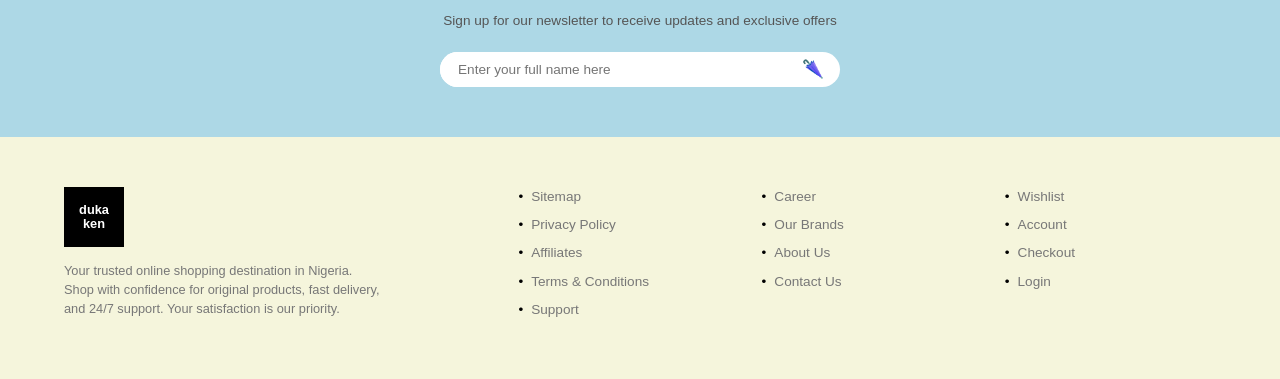
==== commit cc1bf42b: "Update index.html" ====
--- a/index.html
+++ b/index.html
@@ -82,27 +82,27 @@
         <h2 class="section-title">Our Collections</h2>
         <div class="collection-grid">
             <a href="#" class="collection-card">
-                <img src="img1.JPG" alt="Lights">
+                <img src="/img/img1.JPG" alt="Lights">
                 <h4>Lights</h4>
             </a>
             <a href="#" class="collection-card">
-                <img src="img2.JPG" alt="Decoration">
+                <img src="/img/img2.JPG" alt="Decoration">
                 <h4>Decoration</h4>
             </a>
             <a href="#" class="collection-card">
-                <img src="img3.JPG" alt="Outdoor Design">
+                <img src="/img/img3.JPG" alt="Outdoor Design">
                 <h4>Outdoor Design</h4>
             </a>
             <a href="#" class="collection-card">
-                <img src="img4.JPG" alt="Interior Design">
+                <img src="/img/img4.JPG" alt="Interior Design">
                 <h4>Interior Design</h4>
             </a>
             <a href="#" class="collection-card">
-                <img src="img5.JPG" alt="Furniture">
+                <img src="/img/img5.JPG" alt="Furniture">
                 <h4>Furniture</h4>
             </a>
             <a href="#" class="collection-card">
-                <img src="img6.JPG" alt="Space Furniture">
+                <img src="/img/img6.JPG" alt="Space Furniture">
                 <h4>Space Furniture</h4>
             </a>
         </div>
@@ -125,17 +125,17 @@
         <button class="arrow prev" aria-label="Previous">&lt;</button>
         <div class="product-track">
             <article class="product-card">
-                <img src="img7.JPG" alt="Domo Table Lamp">
+                <img src="/img/img7.JPG" alt="Domo Table Lamp">
                 <h4>Domo Table Lamp</h4>
                 <p class="price">$120</p>
             </article>
             <article class="product-card">
-                <img src="img8.JPG" alt="Water Resistant Backpack">
+                <img src="/img/img8.JPG" alt="Water Resistant Backpack">
                 <h4>Water Resistant Backpack</h4>
                 <p class="price">$130</p>
             </article>
             <article class="product-card">
-                <img src="img9.JPG" alt="Cocoa Mullet Chair">
+                <img src="/img/img9.JPG" alt="Cocoa Mullet Chair">
                 <h4>Cocoa Mullet Chair</h4>
                 <p class="price">$200</p>
             </article>
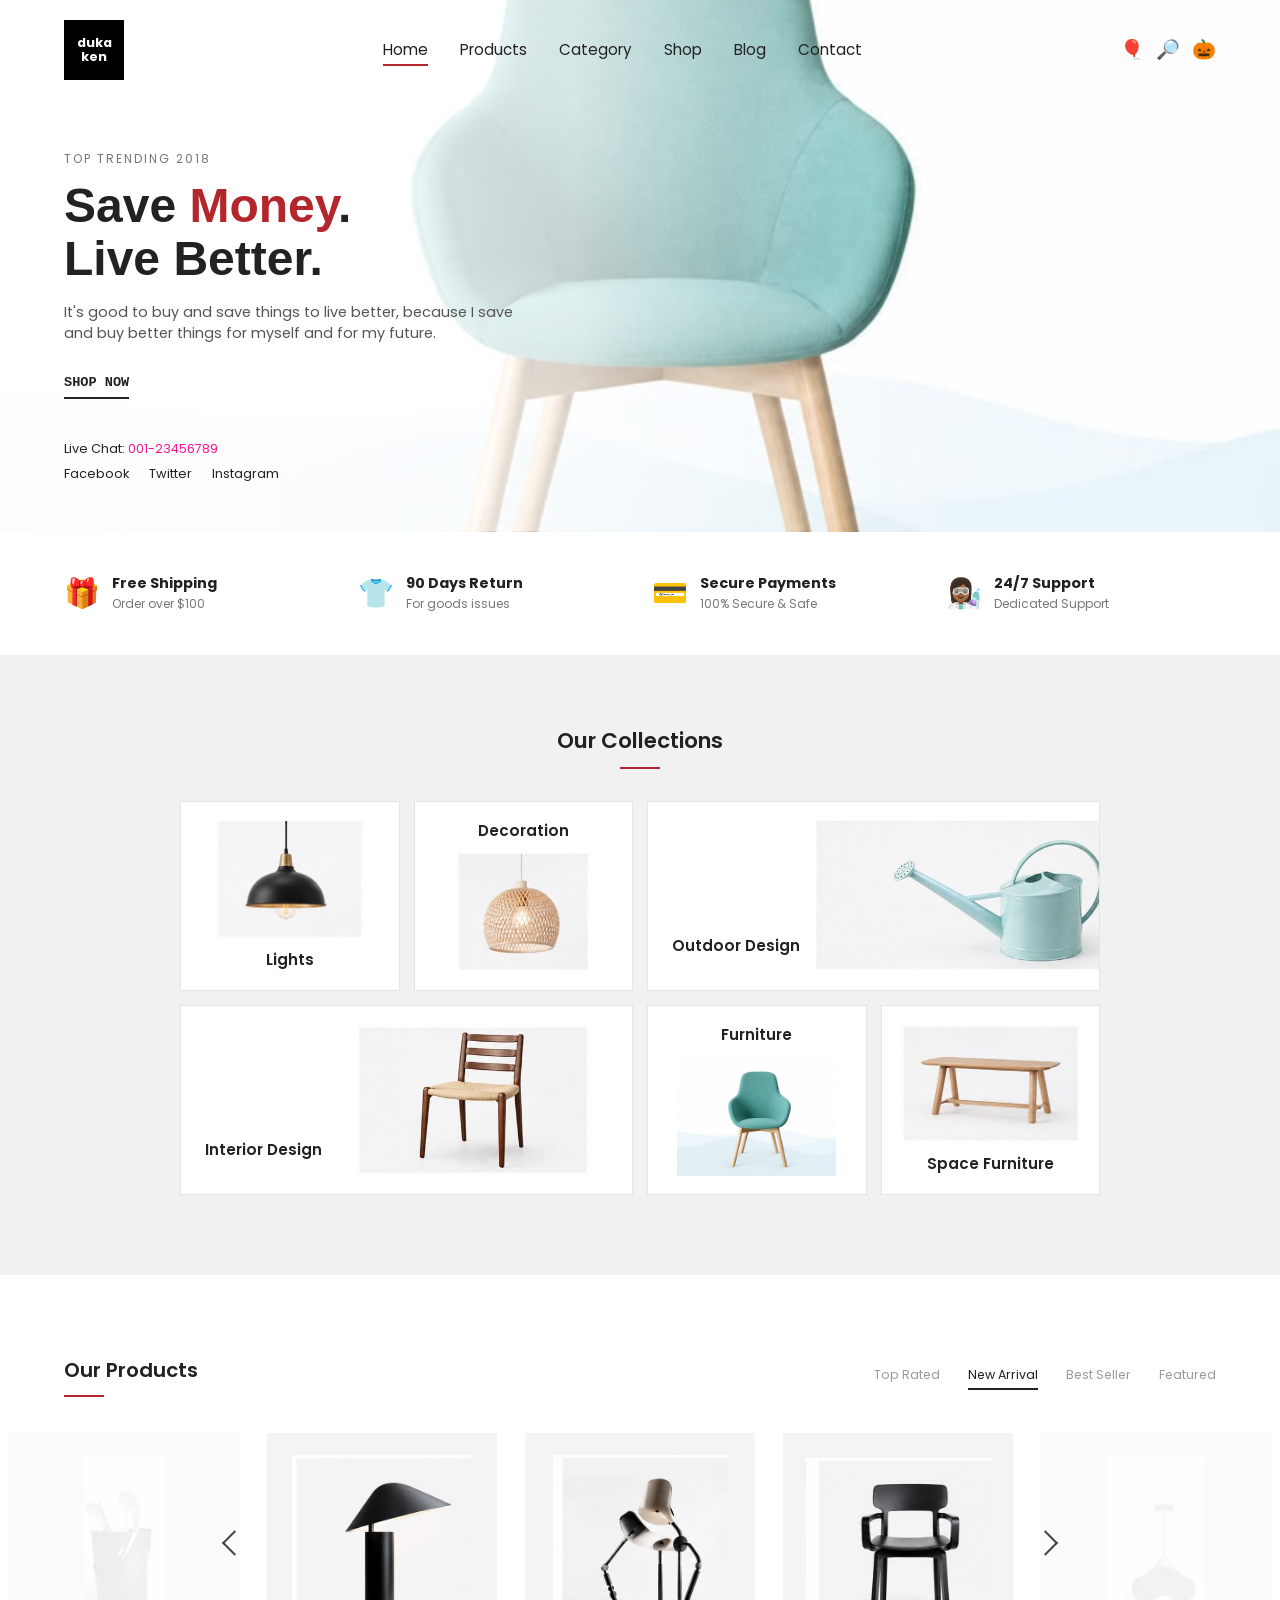
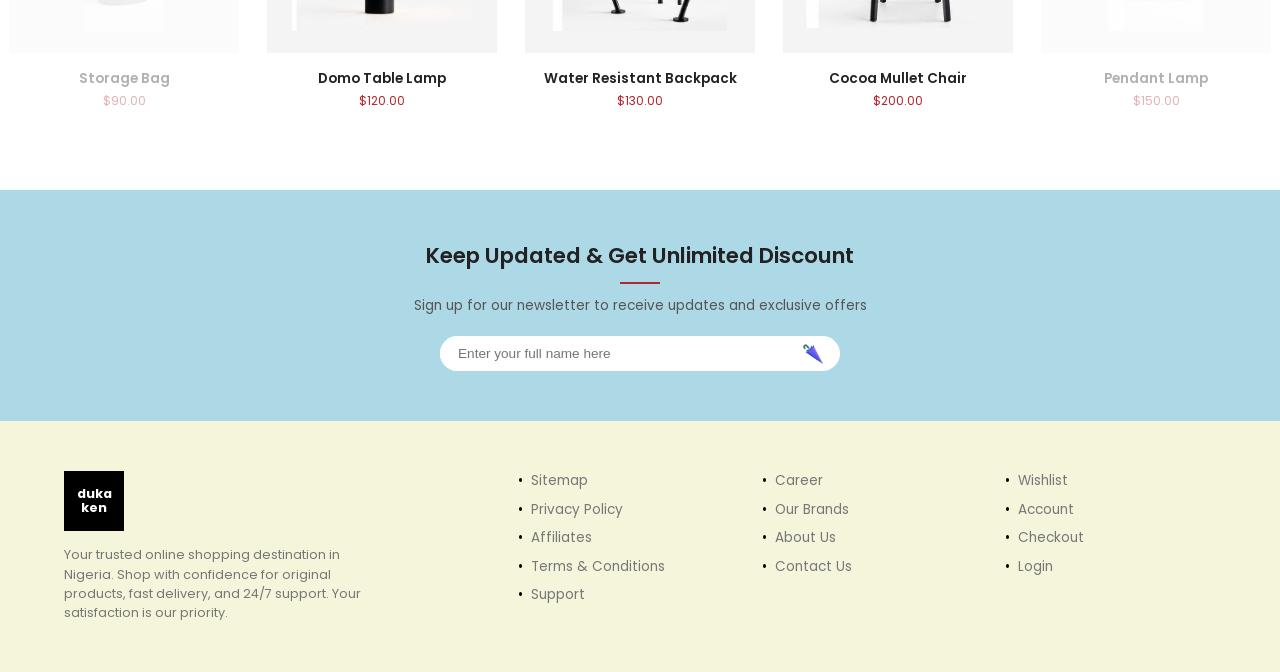
==== commit dcedd53a: "Style issue" ====
--- a/index.html
+++ b/index.html
@@ -4,6 +4,9 @@
     <meta charset="UTF-8">
     <meta name="viewport" content="width=device-width, initial-scale=1.0">
     <title>Duka Ken</title>
+    <link rel="preconnect" href="https://fonts.googleapis.com">
+    <link rel="preconnect" href="https://fonts.gstatic.com" crossorigin>
+    <link href="https://fonts.googleapis.com/css2?family=Poppins:wght@400;500;600;700&display=swap" rel="stylesheet">
     <link rel="stylesheet" href="style.css">
 </head>
 <body>
@@ -76,33 +79,35 @@
     </div>
 </section>
 
-<!-- ============ COLLECTIONS ============ -->
+<!-- ============ COLLECTIONS (mosaic) ============ -->
+<!-- Row 1: Lights | Decoration | Outdoor Design (wide)
+     Row 2: Interior Design (wide) | Furniture | Space Furniture -->
 <section class="collections">
     <div class="container">
         <h2 class="section-title">Our Collections</h2>
         <div class="collection-grid">
             <a href="#" class="collection-card">
-                <img src="/img/img1.JPG" alt="Lights">
+                <img src="UWBE5696.JPG" alt="Lights">
                 <h4>Lights</h4>
             </a>
+            <a href="#" class="collection-card title-top">
+                <img src="JQEX0228.JPG" alt="Decoration">
+                <h4>Decoration</h4>
+            </a>
+            <a href="#" class="collection-card wide">
+                <img src="QJNS2277.JPG" alt="Outdoor Design">
+                <h4>Outdoor Design</h4>
+            </a>
+            <a href="#" class="collection-card wide">
+                <img src="FLEJ4128.JPG" alt="Interior Design">
+                <h4>Interior Design</h4>
+            </a>
+            <a href="#" class="collection-card title-top">
+                <img src="DKKW0088.JPG" alt="Furniture">
+                <h4>Furniture</h4>
+            </a>
             <a href="#" class="collection-card">
-                <img src="/img/img2.JPG" alt="Decoration">
-                <h4>Decoration</h4>
-            </a>
-            <a href="#" class="collection-card">
-                <img src="/img/img3.JPG" alt="Outdoor Design">
-                <h4>Outdoor Design</h4>
-            </a>
-            <a href="#" class="collection-card">
-                <img src="/img/img4.JPG" alt="Interior Design">
-                <h4>Interior Design</h4>
-            </a>
-            <a href="#" class="collection-card">
-                <img src="/img/img5.JPG" alt="Furniture">
-                <h4>Furniture</h4>
-            </a>
-            <a href="#" class="collection-card">
-                <img src="/img/img6.JPG" alt="Space Furniture">
+                <img src="WOXC2577.JPG" alt="Space Furniture">
                 <h4>Space Furniture</h4>
             </a>
         </div>
@@ -110,37 +115,48 @@
 </section>
 
 <!-- ============ PRODUCTS ============ -->
-<section class="products container">
-    <div class="products-head">
+<section class="products">
+    <div class="container products-head">
         <h2 class="section-title left">Our Products</h2>
         <ul class="tabs">
-            <li><button class="tab active">Top Rated</button></li>
-            <li><button class="tab">New Arrival</button></li>
+            <li><button class="tab">Top Rated</button></li>
+            <li><button class="tab active">New Arrival</button></li>
             <li><button class="tab">Best Seller</button></li>
             <li><button class="tab">Featured</button></li>
         </ul>
     </div>
 
+    <!-- 5 cards: the middle 3 are the "real" view, the first and last peek in faded -->
     <div class="carousel">
-        <button class="arrow prev" aria-label="Previous">&lt;</button>
+        <button class="arrow prev" aria-label="Previous">&#8249;</button>
         <div class="product-track">
             <article class="product-card">
-                <img src="/img/img7.JPG" alt="Domo Table Lamp">
+                <div class="product-media"><img src="NFJA1105.JPG" alt="Storage Bag"></div>
+                <h4>Storage Bag</h4>            <!-- placeholder name: edit -->
+                <p class="price">$90.00</p>     <!-- placeholder price: edit -->
+            </article>
+            <article class="product-card">
+                <div class="product-media"><img src="SBQS3052.JPG" alt="Domo Table Lamp"></div>
                 <h4>Domo Table Lamp</h4>
-                <p class="price">$120</p>
-            </article>
-            <article class="product-card">
-                <img src="/img/img8.JPG" alt="Water Resistant Backpack">
+                <p class="price">$120.00</p>
+            </article>
+            <article class="product-card">
+                <div class="product-media"><img src="GHMR7198.JPG" alt="Water Resistant Backpack"></div>
                 <h4>Water Resistant Backpack</h4>
-                <p class="price">$130</p>
-            </article>
-            <article class="product-card">
-                <img src="/img/img9.JPG" alt="Cocoa Mullet Chair">
+                <p class="price">$130.00</p>
+            </article>
+            <article class="product-card">
+                <div class="product-media"><img src="TNGU8085.JPG" alt="Cocoa Mullet Chair"></div>
                 <h4>Cocoa Mullet Chair</h4>
-                <p class="price">$200</p>
-            </article>
-        </div>
-        <button class="arrow next" aria-label="Next">&gt;</button>
+                <p class="price">$200.00</p>
+            </article>
+            <article class="product-card">
+                <div class="product-media"><img src="LNMM5340.JPG" alt="Pendant Lamp"></div>
+                <h4>Pendant Lamp</h4>           <!-- placeholder name: edit -->
+                <p class="price">$150.00</p>    <!-- placeholder price: edit -->
+            </article>
+        </div>
+        <button class="arrow next" aria-label="Next">&#8250;</button>
     </div>
 </section>
 
@@ -194,10 +210,10 @@
         });
     });
 
-    // Arrows: scroll the product row
+    // Carousel: rotate the cards. CSS fades whichever cards end up at the edges.
     const track = document.querySelector('.product-track');
-    document.querySelector('.prev').addEventListener('click', () => track.scrollBy({ left: -260, behavior: 'smooth' }));
-    document.querySelector('.next').addEventListener('click', () => track.scrollBy({ left: 260, behavior: 'smooth' }));
+    document.querySelector('.next').addEventListener('click', () => track.appendChild(track.firstElementChild));
+    document.querySelector('.prev').addEventListener('click', () => track.prepend(track.lastElementChild));
 </script>
 </body>
 </html>
--- a/style.css
+++ b/style.css
@@ -1,7 +1,8 @@
 /* ============ BASE ============ */
 :root {
-    --accent: brown;
-    --accent-2: #c0392b;
+    --accent: #b3262c;
+    --accent-2: #b3262c;
+    --soft: #f4f4f4;
     --text: #222;
     --muted: #777;
     --cream: floralwhite;
@@ -15,7 +16,7 @@
 body {
     background: white;
     color: var(--text);
-    font-family: 'Segoe UI', Arial, sans-serif;
+    font-family: 'Poppins', 'Segoe UI', Arial, sans-serif;
     line-height: 1.5;
 }
 
@@ -33,7 +34,8 @@
 
 .section-title {
     text-align: center;
-    font-size: 1.4rem;
+    font-size: 1.35rem;
+    font-weight: 600;
     margin-bottom: 32px;
 }
 .section-title::after {          /* the small brown underline */
@@ -68,7 +70,7 @@
     min-height: 520px;
     background-image:
         linear-gradient(90deg, rgba(255,255,255,0.92) 0%, rgba(255,255,255,0.75) 45%, rgba(255,255,255,0) 75%),
-        url('DKKW0088.JPG');
+        url('img/img5.JPG');
     background-size: cover;
     background-position: center;
     padding-bottom: 48px;
@@ -136,74 +138,127 @@
 .feature p { font-size: 0.75rem; color: var(--muted); }
 
 /* ============ COLLECTIONS ============ */
-.collections { background: var(--cream); padding: 60px 0; }
+.collections { background: #f1f1f1; padding: 70px 0 80px; }
 .collection-grid {
     display: grid;
-    grid-template-columns: repeat(auto-fit, minmax(160px, 1fr));
-    gap: 24px;
-}
-.collection-card { text-align: center; }
+    grid-template-columns: repeat(4, 1fr);  /* 4 equal columns */
+    grid-auto-rows: 190px;                  /* every row the same height */
+    gap: 14px;
+    max-width: 920px;
+    margin: 0 auto;
+}
+.collection-card {
+    background: #fff;
+    border: 1px solid #e4e4e4;
+    padding: 18px;
+    display: flex;
+    flex-direction: column;
+    align-items: center;
+    justify-content: space-between;
+    overflow: hidden;
+    transition: box-shadow 0.2s, transform 0.2s;
+}
+.collection-card:hover {
+    box-shadow: 0 10px 28px rgba(0,0,0,0.08);
+    transform: translateY(-3px);
+}
 .collection-card img {
+    flex: 1;
+    min-height: 0;
     width: 100%;
-    height: 140px;
-    object-fit: cover;
-    border: 1px solid aliceblue;
-    transition: transform 0.2s;
-}
-.collection-card:hover img { transform: scale(1.04); }
-.collection-card h4 { font-size: 0.9rem; font-weight: 500; margin-top: 10px; }
+    object-fit: contain;      /* whole product visible, no cropping */
+}
+.collection-card h4 { font-size: 0.95rem; font-weight: 600; margin-top: 10px; }
+
+/* label above the picture (Decoration, Furniture) */
+.collection-card.title-top h4 { order: -1; margin: 0 0 10px; }
+
+/* wide cards span 2 columns: label bottom-left, picture right */
+.collection-card.wide {
+    grid-column: span 2;
+    flex-direction: row;
+    align-items: flex-end;
+    gap: 16px;
+    padding: 18px 24px;
+}
+.collection-card.wide h4 { order: -1; margin: 0 0 14px; white-space: nowrap; }
+.collection-card.wide img { height: 100%; }
 
 /* ============ PRODUCTS ============ */
-.products { padding-top: 70px; padding-bottom: 70px; }
+.products { padding: 80px 0; overflow: hidden; }
 .products-head {
     display: flex;
-    align-items: flex-end;
+    align-items: center;
     justify-content: space-between;
     flex-wrap: wrap;
     gap: 16px;
     margin-bottom: 36px;
 }
-.tabs { display: flex; gap: 24px; flex-wrap: wrap; }
+.section-title.left { font-size: 1.25rem; }
+.tabs { display: flex; gap: 28px; flex-wrap: wrap; }
 .tab {
-    font-size: 0.8rem;
-    color: var(--muted);
-    padding-bottom: 4px;
+    font-size: 0.78rem;
+    color: #9a9a9a;
+    padding-bottom: 3px;
     border-bottom: 2px solid transparent;
 }
-.tab.active,
-.tab:hover { color: var(--text); border-color: var(--accent); }
-
-.carousel { display: flex; align-items: center; gap: 16px; }
+.tab.active { color: var(--text); border-color: var(--text); }
+.tab:hover  { color: var(--text); }
+
+.carousel {
+    --card: 230px;   /* card width */
+    --gap: 28px;
+    --show: 3;       /* fully visible cards */
+    position: relative;
+}
+.product-track {
+    display: flex;
+    justify-content: center;   /* middle cards centred; extra cards spill off both edges */
+    gap: var(--gap);
+}
+.product-card {
+    flex: 0 0 var(--card);
+    text-align: center;
+    transition: opacity 0.3s;
+}
+.product-card:first-child,
+.product-card:last-child { opacity: 0.35; }   /* the faded "peek" cards */
+
+.product-media {
+    background: var(--soft);
+    height: 220px;
+    padding: 22px;
+    margin-bottom: 16px;
+}
+.product-media img { width: 100%; height: 100%; object-fit: contain; }
+.product-card h4 { font-size: 0.85rem; font-weight: 600; }
+.price { color: var(--accent); font-size: 0.75rem; margin-top: 2px; }
+
 .arrow {
-    font-size: 1.4rem;
-    color: var(--muted);
+    position: absolute;
+    top: 110px;                 /* half the image height */
+    z-index: 2;
     width: 40px;
     height: 40px;
-    flex-shrink: 0;
-}
-.arrow:hover { color: var(--accent); }
-
-.product-track {
-    flex: 1;
-    display: grid;
-    grid-auto-flow: column;
-    grid-auto-columns: minmax(220px, 1fr);
-    gap: 24px;
-    overflow-x: auto;
-    scroll-snap-type: x mandatory;
-    scrollbar-width: none;
-}
-.product-track::-webkit-scrollbar { display: none; }
-
-.product-card { text-align: center; scroll-snap-align: start; }
-.product-card img {
-    width: 100%;
-    height: 200px;
-    object-fit: cover;
-    margin-bottom: 12px;
-}
-.product-card h4 { font-size: 0.9rem; font-weight: 500; }
-.price { color: var(--accent); font-size: 0.85rem; margin-top: 4px; }
+    margin-top: -20px;
+    font-size: 0;               /* hide the < > text, draw a thin chevron instead */
+}
+.arrow::before {
+    content: "";
+    position: absolute;
+    top: 50%;
+    left: 50%;
+    width: 16px;
+    height: 16px;
+    border-left: 2px solid #444;
+    border-bottom: 2px solid #444;
+    transform: translate(-30%, -50%) rotate(45deg);   /* points left */
+}
+.arrow.next::before { transform: translate(-70%, -50%) rotate(-135deg); }  /* points right */
+.arrow:hover::before { border-color: var(--accent); }
+/* sit each arrow just outside the visible group of cards */
+.arrow.prev { left:  calc(50% - (var(--show) * var(--card) + (var(--show) - 1) * var(--gap)) / 2 - 56px); }
+.arrow.next { right: calc(50% - (var(--show) * var(--card) + (var(--show) - 1) * var(--gap)) / 2 - 56px); }
 
 /* ============ NEWSLETTER ============ */
 .newsletter { background: var(--blue); padding: 50px 0; }
@@ -246,6 +301,10 @@
     .features { grid-template-columns: repeat(2, 1fr); }
     .footer-grid { grid-template-columns: 1fr 1fr; }
     .footer-brand { grid-column: 1 / -1; }
+    .collection-grid { grid-template-columns: repeat(2, 1fr); }
+    .carousel { --card: 200px; --gap: 20px; }
+    .product-media { height: 190px; }
+    .arrow { top: 95px; }
 }
 
 /* ============ PHONE ============ */
@@ -253,7 +312,7 @@
     .container { padding: 0 16px; }
     .hero { min-height: auto; background-image:
         linear-gradient(rgba(255,255,255,0.85), rgba(255,255,255,0.85)),
-        url('DKKW0088.JPG'); }
+        url('img/img5.JPG'); }
     .hero-content { padding-top: 24px; text-align: center; }
     .hero-content > * { max-width: 100%; }
     .hero h1 { font-size: 2.2rem; }
@@ -263,7 +322,14 @@
     .section-title.left { text-align: center; }
     .section-title.left::after { margin-left: auto; }
     .tabs { justify-content: center; }
-    .arrow { display: none; }
+    .collection-grid { grid-auto-rows: 150px; gap: 10px; }
+    .collection-card { padding: 12px; }
+    .collection-card h4 { font-size: 0.85rem; }
+    .carousel { --show: 1; }
+    .product-card:nth-child(2),
+    .product-card:nth-child(4) { opacity: 0.35; }
+    .arrow.prev { left: calc(50% - var(--card) / 2 - 44px); }
+    .arrow.next { right: calc(50% - var(--card) / 2 - 44px); }
     .footer-grid { grid-template-columns: 1fr; text-align: center; }
     .footer-brand .logo { margin: 0 auto; }
     .footer-brand p { margin-left: auto; margin-right: auto; }
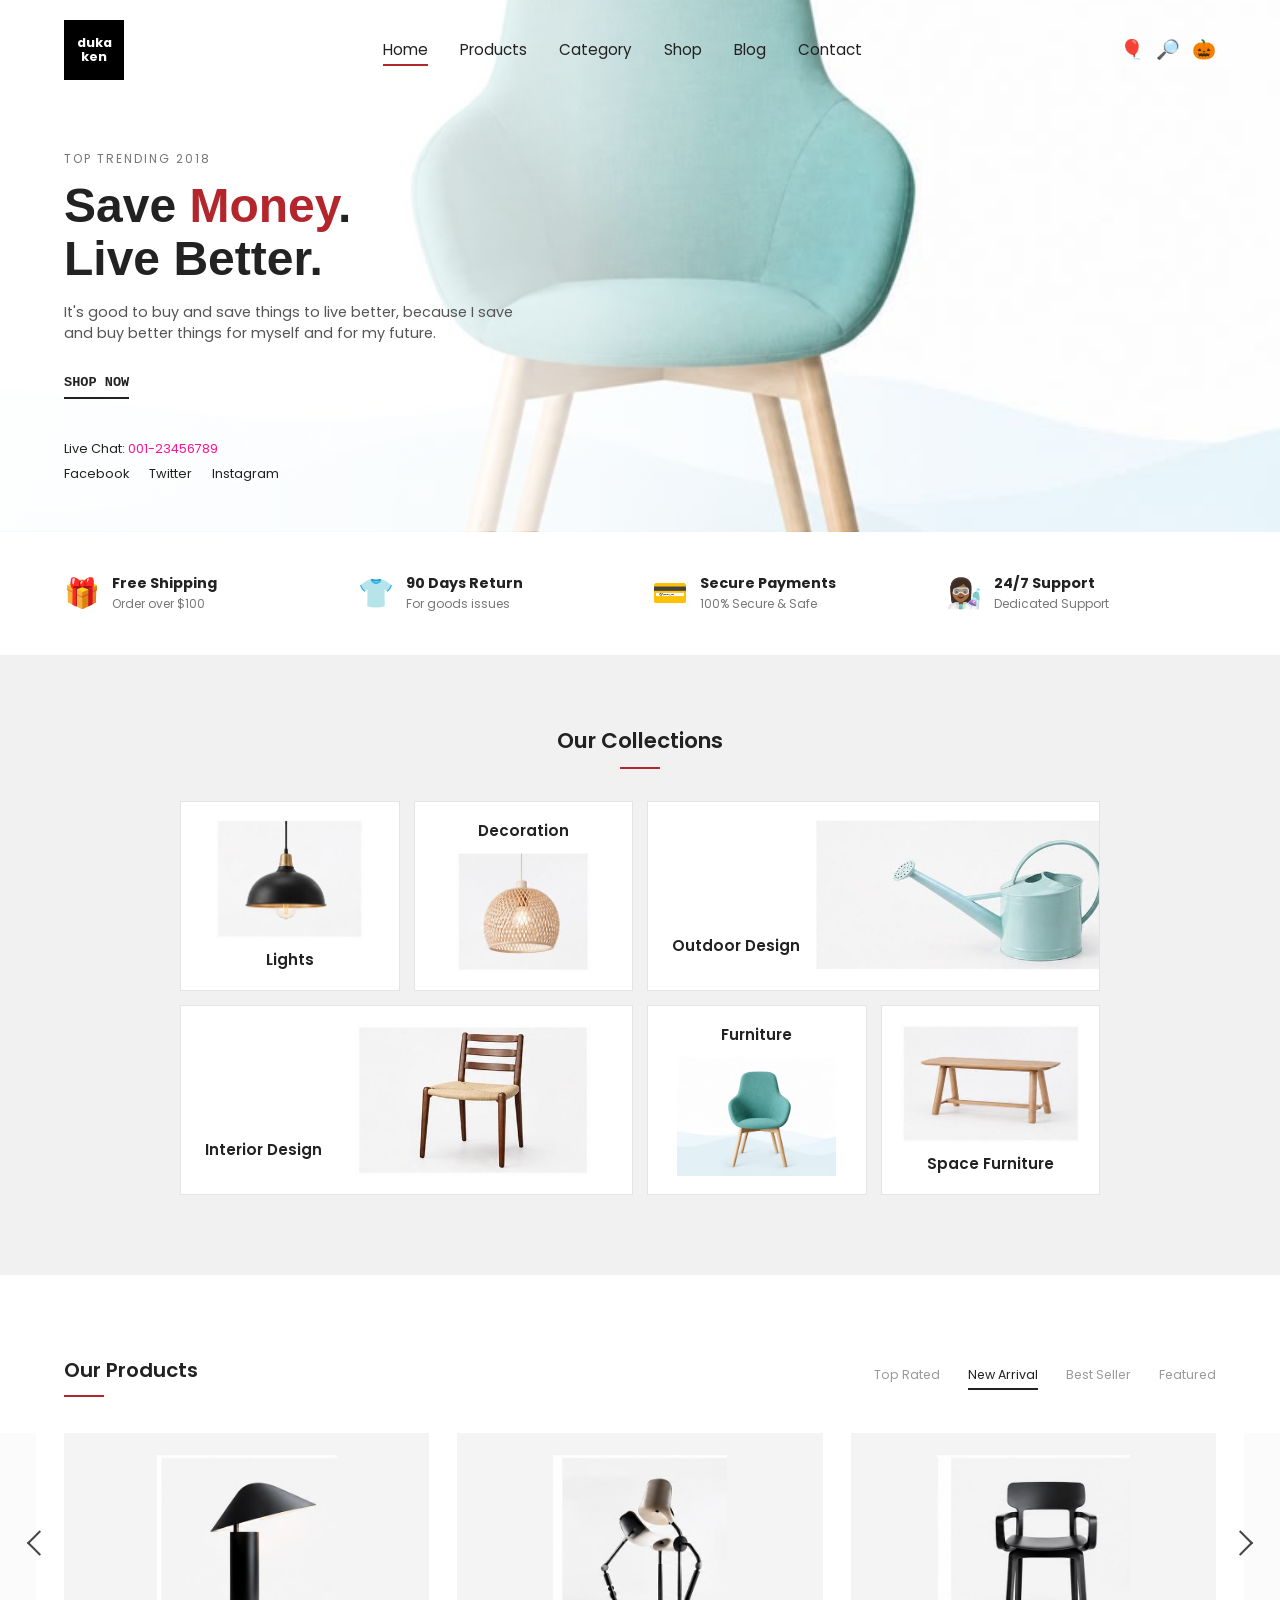
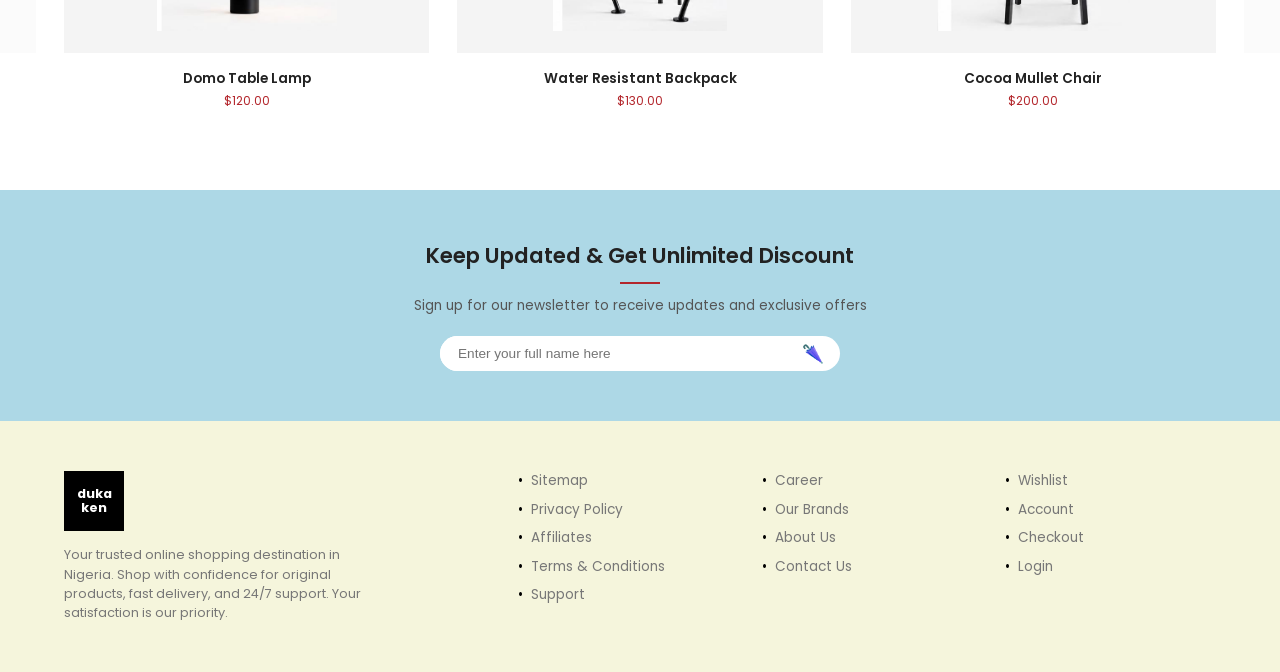
==== commit be867be5: "stle fixes" ====
--- a/index.html
+++ b/index.html
@@ -87,27 +87,27 @@
         <h2 class="section-title">Our Collections</h2>
         <div class="collection-grid">
             <a href="#" class="collection-card">
-                <img src="UWBE5696.JPG" alt="Lights">
+                <img src="img/img1.JPG" alt="Lights">
                 <h4>Lights</h4>
             </a>
             <a href="#" class="collection-card title-top">
-                <img src="JQEX0228.JPG" alt="Decoration">
+                <img src="img/img2.JPG" alt="Decoration">
                 <h4>Decoration</h4>
             </a>
             <a href="#" class="collection-card wide">
-                <img src="QJNS2277.JPG" alt="Outdoor Design">
+                <img src="img/img3.JPG" alt="Outdoor Design">
                 <h4>Outdoor Design</h4>
             </a>
             <a href="#" class="collection-card wide">
-                <img src="FLEJ4128.JPG" alt="Interior Design">
+                <img src="img/img4.JPG" alt="Interior Design">
                 <h4>Interior Design</h4>
             </a>
             <a href="#" class="collection-card title-top">
-                <img src="DKKW0088.JPG" alt="Furniture">
+                <img src="img/img5.JPG" alt="Furniture">
                 <h4>Furniture</h4>
             </a>
             <a href="#" class="collection-card">
-                <img src="WOXC2577.JPG" alt="Space Furniture">
+                <img src="img/img6.JPG" alt="Space Furniture">
                 <h4>Space Furniture</h4>
             </a>
         </div>
@@ -131,29 +131,29 @@
         <button class="arrow prev" aria-label="Previous">&#8249;</button>
         <div class="product-track">
             <article class="product-card">
-                <div class="product-media"><img src="NFJA1105.JPG" alt="Storage Bag"></div>
+                <div class="product-media"><img src="img/img6.JPG" alt="Storage Bag"></div>
                 <h4>Storage Bag</h4>            <!-- placeholder name: edit -->
                 <p class="price">$90.00</p>     <!-- placeholder price: edit -->
             </article>
             <article class="product-card">
-                <div class="product-media"><img src="SBQS3052.JPG" alt="Domo Table Lamp"></div>
+                <div class="product-media"><img src="img/img7.JPG" alt="Domo Table Lamp"></div>
                 <h4>Domo Table Lamp</h4>
                 <p class="price">$120.00</p>
             </article>
             <article class="product-card">
-                <div class="product-media"><img src="GHMR7198.JPG" alt="Water Resistant Backpack"></div>
+                <div class="product-media"><img src="img/img8.JPG" alt="Water Resistant Backpack"></div>
                 <h4>Water Resistant Backpack</h4>
                 <p class="price">$130.00</p>
             </article>
             <article class="product-card">
-                <div class="product-media"><img src="TNGU8085.JPG" alt="Cocoa Mullet Chair"></div>
+                <div class="product-media"><img src="img/img9.JPG" alt="Cocoa Mullet Chair"></div>
                 <h4>Cocoa Mullet Chair</h4>
                 <p class="price">$200.00</p>
             </article>
             <article class="product-card">
-                <div class="product-media"><img src="LNMM5340.JPG" alt="Pendant Lamp"></div>
-                <h4>Pendant Lamp</h4>           <!-- placeholder name: edit -->
-                <p class="price">$150.00</p>    <!-- placeholder price: edit -->
+                <div class="product-media"><img src="img/img4.JPG" alt="Pendant Lamp"></div>
+                <h4>Pendant Lamp</h4>    
+                <p class="price">$150.00</p>  
             </article>
         </div>
         <button class="arrow next" aria-label="Next">&#8250;</button>
--- a/style.css
+++ b/style.css
@@ -206,9 +206,10 @@
 .tab:hover  { color: var(--text); }
 
 .carousel {
-    --card: 230px;   /* card width */
     --gap: 28px;
-    --show: 3;       /* fully visible cards */
+    --show: 3;                                          /* fully visible cards */
+    --inner: calc(min(100%, var(--max)) - 48px);        /* same width as the header line */
+    --card: calc((var(--inner) - (var(--show) - 1) * var(--gap)) / var(--show));
     position: relative;
 }
 .product-track {
@@ -256,9 +257,9 @@
 }
 .arrow.next::before { transform: translate(-70%, -50%) rotate(-135deg); }  /* points right */
 .arrow:hover::before { border-color: var(--accent); }
-/* sit each arrow just outside the visible group of cards */
-.arrow.prev { left:  calc(50% - (var(--show) * var(--card) + (var(--show) - 1) * var(--gap)) / 2 - 56px); }
-.arrow.next { right: calc(50% - (var(--show) * var(--card) + (var(--show) - 1) * var(--gap)) / 2 - 56px); }
+/* arrows sit just outside the header line: left of "Our Products", right of "Featured" */
+.arrow.prev { left:  max(0px, calc(50% - var(--inner) / 2 - 48px)); }
+.arrow.next { right: max(0px, calc(50% - var(--inner) / 2 - 48px)); }
 
 /* ============ NEWSLETTER ============ */
 .newsletter { background: var(--blue); padding: 50px 0; }
@@ -302,9 +303,9 @@
     .footer-grid { grid-template-columns: 1fr 1fr; }
     .footer-brand { grid-column: 1 / -1; }
     .collection-grid { grid-template-columns: repeat(2, 1fr); }
-    .carousel { --card: 200px; --gap: 20px; }
+    .carousel { --gap: 20px; }
     .product-media { height: 190px; }
-    .arrow { top: 95px; }
+    .arrow { top: 95px; background: rgba(255,255,255,0.85); border-radius: 50%; }
 }
 
 /* ============ PHONE ============ */
@@ -325,7 +326,7 @@
     .collection-grid { grid-auto-rows: 150px; gap: 10px; }
     .collection-card { padding: 12px; }
     .collection-card h4 { font-size: 0.85rem; }
-    .carousel { --show: 1; }
+    .carousel { --show: 1; --card: 220px; }
     .product-card:nth-child(2),
     .product-card:nth-child(4) { opacity: 0.35; }
     .arrow.prev { left: calc(50% - var(--card) / 2 - 44px); }
@@ -333,4 +334,4 @@
     .footer-grid { grid-template-columns: 1fr; text-align: center; }
     .footer-brand .logo { margin: 0 auto; }
     .footer-brand p { margin-left: auto; margin-right: auto; }
-}
+}
